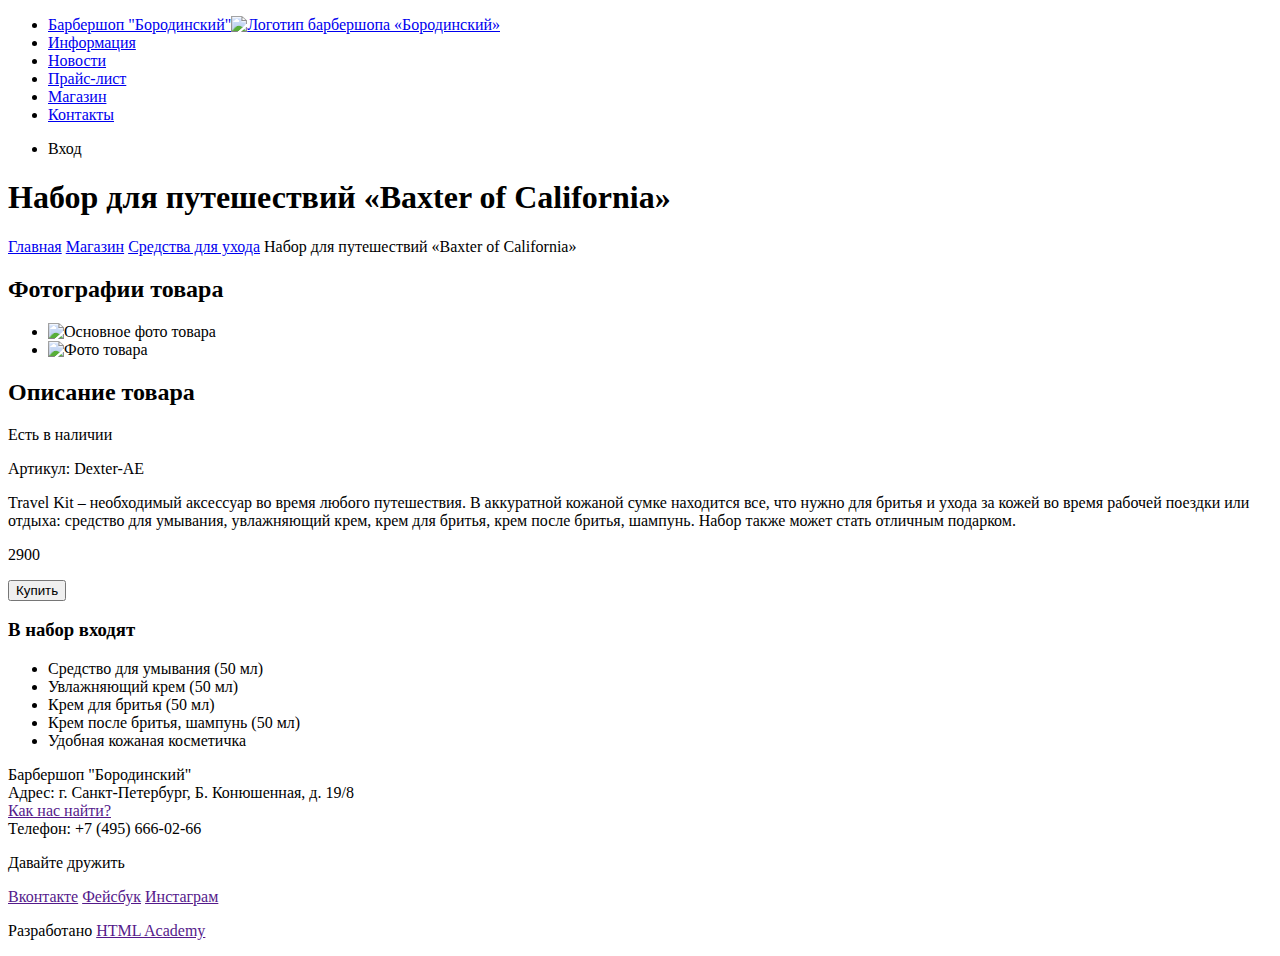
==== catalog-item.html @ 12e67e36 "Разметил главную, каталог и карточку товара." ====
<!DOCTYPE html>
<html lang="ru">
  <head>
    <meta charset="utf-8">
    <title>Набор для путешествий «Baxter of California» — Бородинский</title>
    <link rel="stylesheet" href="css/style.css">
  </head>
  <body>
    <header class="main-header">
			<ul class="main-navigation">
				<li><a class="main-header-logo" href="index.html">Барбершоп "Бородинский"<img width="130" height="30" src="http://placehold.it/130x30" alt="Логотип барбершопа «Бородинский»"></a></li>
				<li><a href="info.html">Информация</a></li>
				<li><a href="news.html">Новости</a></li>
				<li><a href="price.html">Прайс-лист</a></li>
				<li><a class="main-navigation-current" href="catalog.html">Магазин</a></li>
				<li><a href="contacts.html">Контакты</a></li>
			</ul>
			<ul class="account-navigation">
				<li>Вход</li>
			</ul>
		</header>
		<main>
				<h1 class="page-title">Набор для путешествий «Baxter of California»</h1>
				<nav class="breadcrumbs">
					<a href="index.html">Главная</a>
					<a href="catalog.html">Магазин</a>
					<a href="catalog-skincare">Средства для ухода</a>
					<a class="breadcrumbs-current">Набор для путешествий «Baxter of California»</a>
				</nav>
				<section class="item-pictures">
					<h2>Фотографии товара</h2>
						<ul>
							<li><img class="item-picture-large" width="450" height="450" src="http://placehold.it/450x450" alt="Основное фото товара"></li>
							<li><img class="item-picture-small" width="150" height="150" src="http://placehold.it/150x150" alt="Фото товара"></li>
						</ul>
						</section>
				<section class="item-description">
					<h2>Описание товара</h2>
					<p class="item-availability">Есть в наличии</p>
					<p class="item-partnumber">Артикул: Dexter-AE</p>
					<p class="item-description-text">
							Travel Kit – необходимый аксессуар во время любого путешествия. В аккуратной кожаной сумке находится все, что нужно для бритья и ухода за кожей во время рабочей поездки или отдыха: средство для умывания, увлажняющий крем, крем для бритья, крем после бритья, шампунь. Набор также может стать отличным подарком.
					</p>
					<p class="item-price">2900</p>
					<button class="button">Купить</button>
					<h3>В набор входят</h3>
					<ul>
						<li>Средство для умывания (50 мл)</li>
						<li>Увлажняющий крем (50 мл)</li>
						<li>Крем для бритья (50 мл)</li>
						<li>Крем после бритья, шампунь (50 мл)</li>
						<li>Удобная кожаная косметичка</li>
					</ul>
				</section>
			</main>
			<footer>
					<p>
						Барбершоп "Бородинский"<br>
						Адрес: г. Санкт-Петербург, Б. Конюшенная, д. 19/8<br>
						<a href="">Как нас найти?</a><br>
						Телефон: +7 (495) 666-02-66
					</p>
					<div>
						<p>Давайте дружить</p>
						<a href="" class="button vk-button">Вконтакте</a>
						<a href="" class="button fb-button">Фейсбук</a>
						<a href="" class="button instagram-button">Инстаграм</a>
					</div>
					<p>
						Разработано
						<a href="" class="button">HTML Academy</a>
					</p>
				</footer>
		<script src="js/script.js"></script>
  </body>
</html>
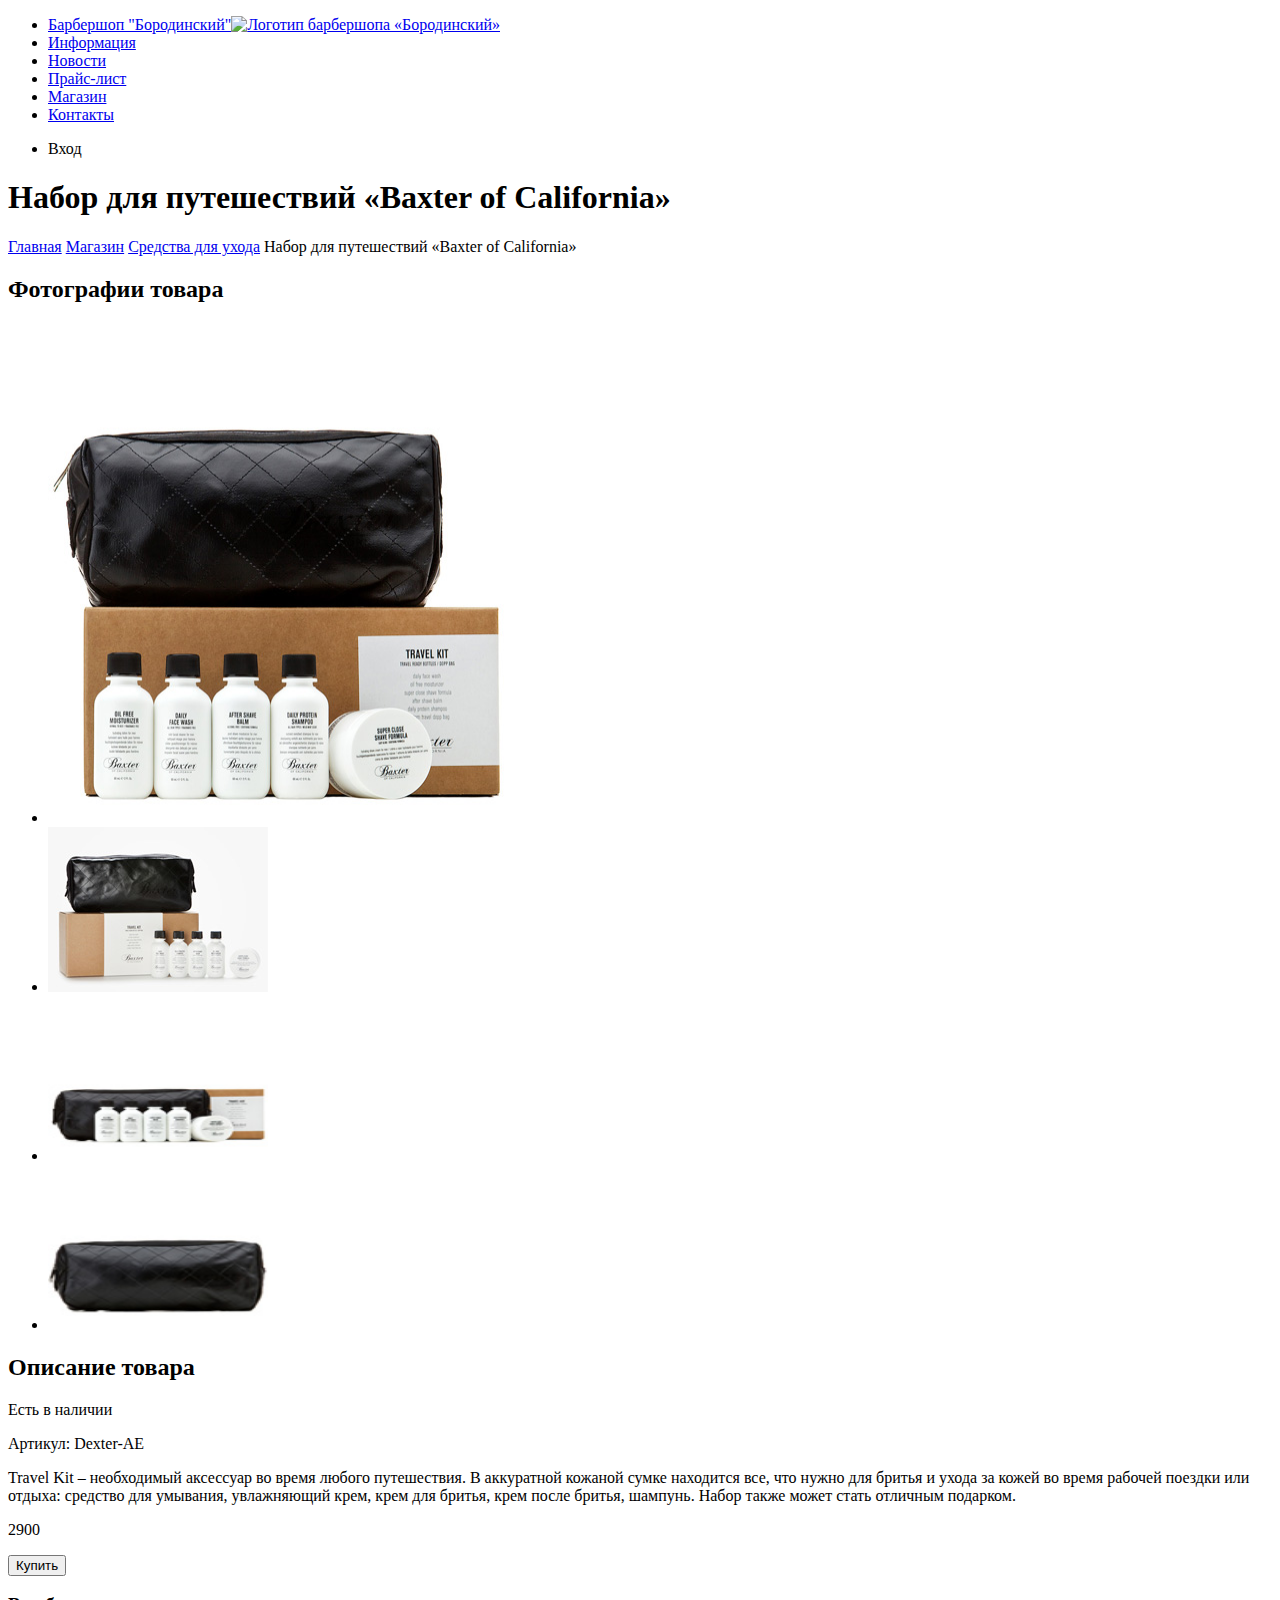
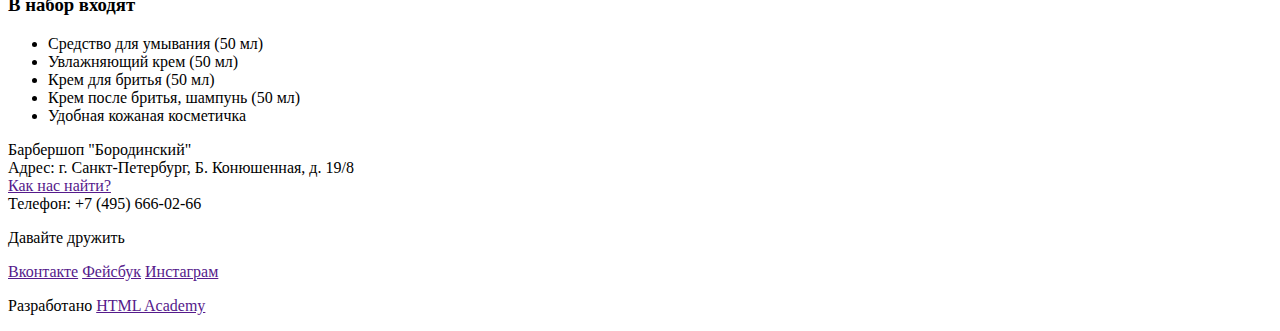
==== commit ae499309: "Добавил картинки и разметил контентные изображения" ====
--- a/catalog-item.html
+++ b/catalog-item.html
@@ -30,8 +30,10 @@
 				<section class="item-pictures">
 					<h2>Фотографии товара</h2>
 						<ul>
-							<li><img class="item-picture-large" width="450" height="450" src="http://placehold.it/450x450" alt="Основное фото товара"></li>
-							<li><img class="item-picture-small" width="150" height="150" src="http://placehold.it/150x150" alt="Фото товара"></li>
+							<li><img class="item-picture-large" width="460" height="500" src="img/item-pic-1.jpg" alt="Основное фото товара"></li>
+							<li><img class="item-picture-small" width="220" height="165" src="img/item-pic-2.jpg" alt="Фото товара"></li>
+							<li><img class="item-picture-small" width="220" height="165" src="img/item-pic-3.jpg" alt="Фото товара"></li>
+							<li><img class="item-picture-small" width="220" height="165" src="img/item-pic-4.jpg" alt="Фото товара"></li>
 						</ul>
 						</section>
 				<section class="item-description">
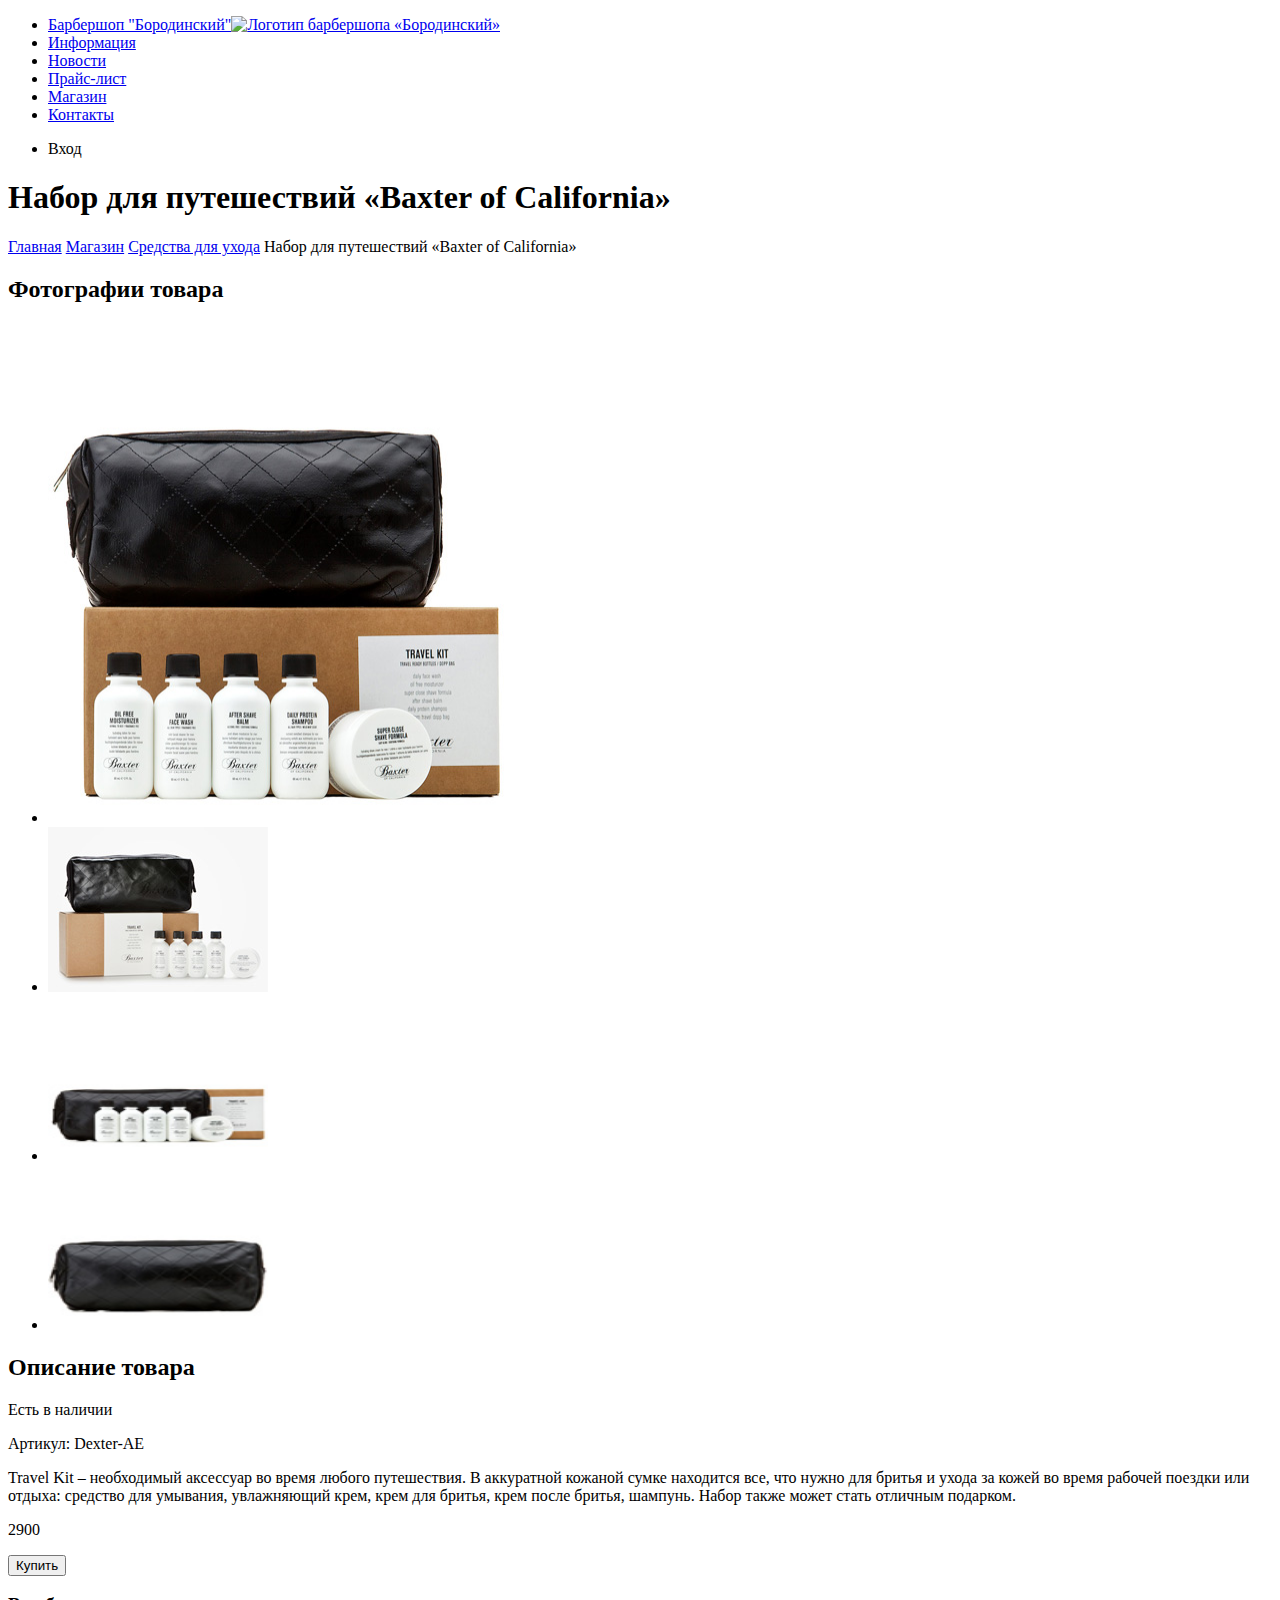
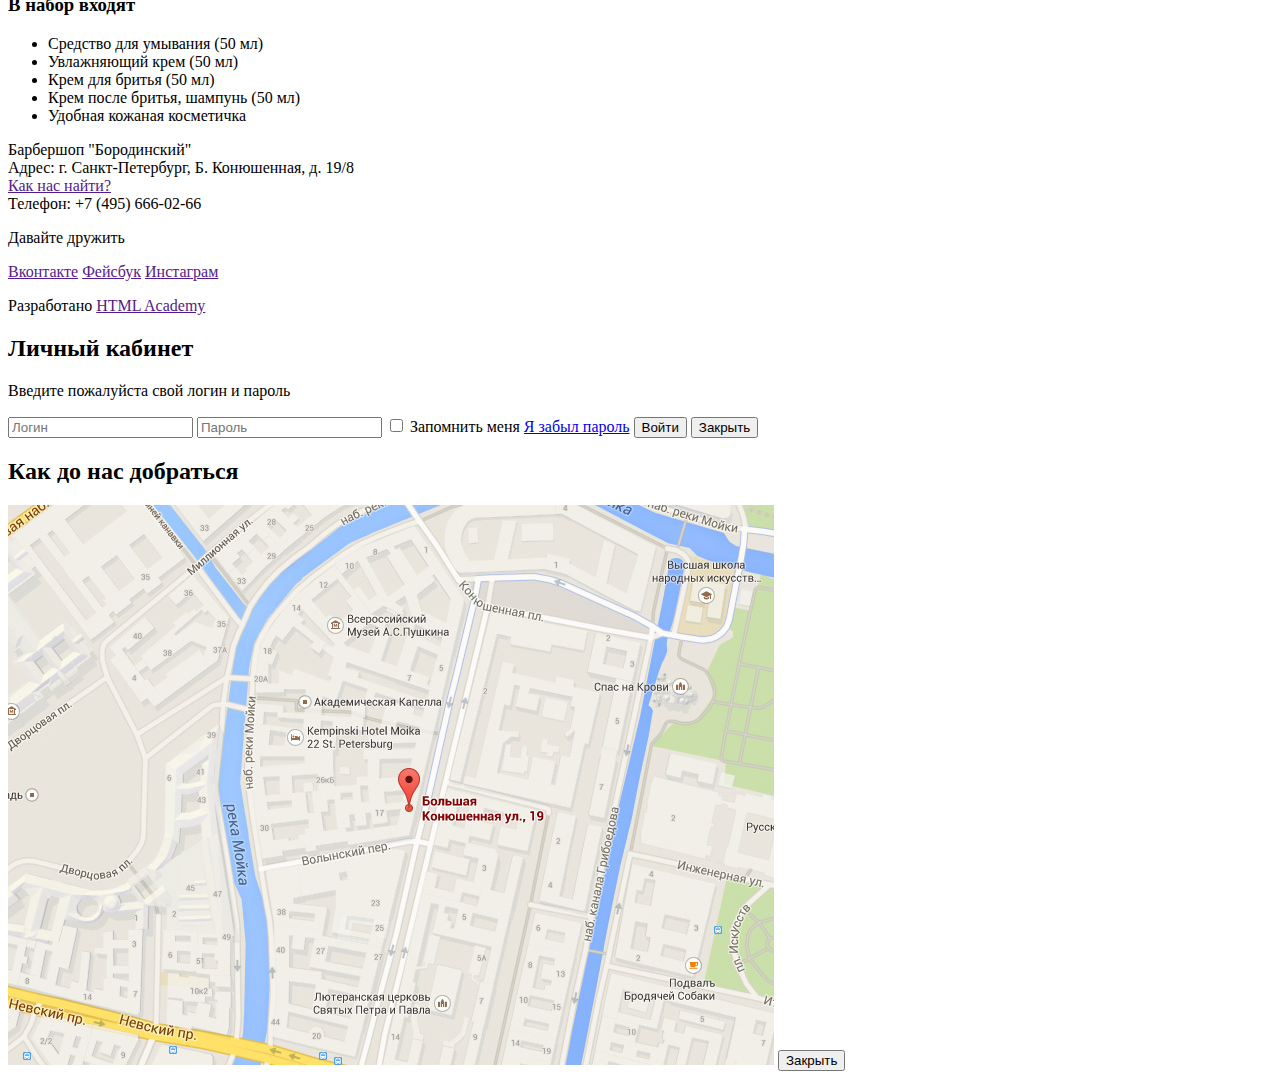
==== commit 0bde6e96: "Добавил модалки на страницу товара" ====
--- a/catalog-item.html
+++ b/catalog-item.html
@@ -20,59 +20,78 @@
 			</ul>
 		</header>
 		<main>
-				<h1 class="page-title">Набор для путешествий «Baxter of California»</h1>
-				<nav class="breadcrumbs">
-					<a href="index.html">Главная</a>
-					<a href="catalog.html">Магазин</a>
-					<a href="catalog-skincare">Средства для ухода</a>
-					<a class="breadcrumbs-current">Набор для путешествий «Baxter of California»</a>
-				</nav>
-				<section class="item-pictures">
-					<h2>Фотографии товара</h2>
-						<ul>
-							<li><img class="item-picture-large" width="460" height="500" src="img/item-pic-1.jpg" alt="Основное фото товара"></li>
-							<li><img class="item-picture-small" width="220" height="165" src="img/item-pic-2.jpg" alt="Фото товара"></li>
-							<li><img class="item-picture-small" width="220" height="165" src="img/item-pic-3.jpg" alt="Фото товара"></li>
-							<li><img class="item-picture-small" width="220" height="165" src="img/item-pic-4.jpg" alt="Фото товара"></li>
-						</ul>
-						</section>
-				<section class="item-description">
-					<h2>Описание товара</h2>
-					<p class="item-availability">Есть в наличии</p>
-					<p class="item-partnumber">Артикул: Dexter-AE</p>
-					<p class="item-description-text">
-							Travel Kit – необходимый аксессуар во время любого путешествия. В аккуратной кожаной сумке находится все, что нужно для бритья и ухода за кожей во время рабочей поездки или отдыха: средство для умывания, увлажняющий крем, крем для бритья, крем после бритья, шампунь. Набор также может стать отличным подарком.
-					</p>
-					<p class="item-price">2900</p>
-					<button class="button">Купить</button>
-					<h3>В набор входят</h3>
+			<h1 class="page-title">Набор для путешествий «Baxter of California»</h1>
+			<nav class="breadcrumbs">
+				<a href="index.html">Главная</a>
+				<a href="catalog.html">Магазин</a>
+				<a href="catalog-skincare">Средства для ухода</a>
+				<a class="breadcrumbs-current">Набор для путешествий «Baxter of California»</a>
+			</nav>
+			<section class="item-pictures">
+				<h2>Фотографии товара</h2>
 					<ul>
-						<li>Средство для умывания (50 мл)</li>
-						<li>Увлажняющий крем (50 мл)</li>
-						<li>Крем для бритья (50 мл)</li>
-						<li>Крем после бритья, шампунь (50 мл)</li>
-						<li>Удобная кожаная косметичка</li>
+						<li><img class="item-picture-large" width="460" height="500" src="img/item-pic-1.jpg" alt="Основное фото товара"></li>
+						<li><img class="item-picture-small" width="220" height="165" src="img/item-pic-2.jpg" alt="Фото товара"></li>
+						<li><img class="item-picture-small" width="220" height="165" src="img/item-pic-3.jpg" alt="Фото товара"></li>
+						<li><img class="item-picture-small" width="220" height="165" src="img/item-pic-4.jpg" alt="Фото товара"></li>
 					</ul>
-				</section>
-			</main>
-			<footer>
-					<p>
-						Барбершоп "Бородинский"<br>
-						Адрес: г. Санкт-Петербург, Б. Конюшенная, д. 19/8<br>
-						<a href="">Как нас найти?</a><br>
-						Телефон: +7 (495) 666-02-66
-					</p>
-					<div>
-						<p>Давайте дружить</p>
-						<a href="" class="button vk-button">Вконтакте</a>
-						<a href="" class="button fb-button">Фейсбук</a>
-						<a href="" class="button instagram-button">Инстаграм</a>
-					</div>
-					<p>
-						Разработано
-						<a href="" class="button">HTML Academy</a>
-					</p>
-				</footer>
+					</section>
+			<section class="item-description">
+				<h2>Описание товара</h2>
+				<p class="item-availability">Есть в наличии</p>
+				<p class="item-partnumber">Артикул: Dexter-AE</p>
+				<p class="item-description-text">
+						Travel Kit – необходимый аксессуар во время любого путешествия. В аккуратной кожаной сумке находится все, что нужно для бритья и ухода за кожей во время рабочей поездки или отдыха: средство для умывания, увлажняющий крем, крем для бритья, крем после бритья, шампунь. Набор также может стать отличным подарком.
+				</p>
+				<p class="item-price">2900</p>
+				<button class="button">Купить</button>
+				<h3>В набор входят</h3>
+				<ul>
+					<li>Средство для умывания (50 мл)</li>
+					<li>Увлажняющий крем (50 мл)</li>
+					<li>Крем для бритья (50 мл)</li>
+					<li>Крем после бритья, шампунь (50 мл)</li>
+					<li>Удобная кожаная косметичка</li>
+				</ul>
+			</section>
+		</main>
+		<footer>
+			<p>
+				Барбершоп "Бородинский"<br>
+				Адрес: г. Санкт-Петербург, Б. Конюшенная, д. 19/8<br>
+				<a href="">Как нас найти?</a><br>
+				Телефон: +7 (495) 666-02-66
+			</p>
+			<div>
+				<p>Давайте дружить</p>
+				<a href="" class="button vk-button">Вконтакте</a>
+				<a href="" class="button fb-button">Фейсбук</a>
+				<a href="" class="button instagram-button">Инстаграм</a>
+			</div>
+			<p>
+				Разработано
+				<a href="" class="button">HTML Academy</a>
+			</p>
+			</footer>
+			<section class="modal modal-login visually-hidden">
+				<h2>Личный кабинет</h2>
+				<p>Введите пожалуйста свой логин и пароль</p>
+				<form class="login-form" action="https://echo.htmlacademy.ru" method="POST">
+					<input type="text" class="login" name="login" placeholder="Логин">
+					<input type="password" class="password" name="login" placeholder="Пароль">
+					<input type="checkbox" class="checkbox" name="remember-me" id="remember-me">
+					<label for="remember-me">Запомнить меня</label>
+					<a href="#" class="link">Я забыл пароль</a>
+					<button type="submit" class="button">Войти</button>
+					<button type="button" class="close">Закрыть</button>
+				</form>
+			</section>
+			<section class="modal modal-map visually-hidden">
+				<h2 class="visually-hidden">Как до нас добраться</h2>
+				<img src="img/map.jpg" width="766" height="560" alt="Адрес: г. Санкт-Петербург, Б. Конюшенная, д. 19/8">
+				<button type="button" class="close">Закрыть</button>
+				</form>
+			</section>
 		<script src="js/script.js"></script>
   </body>
 </html>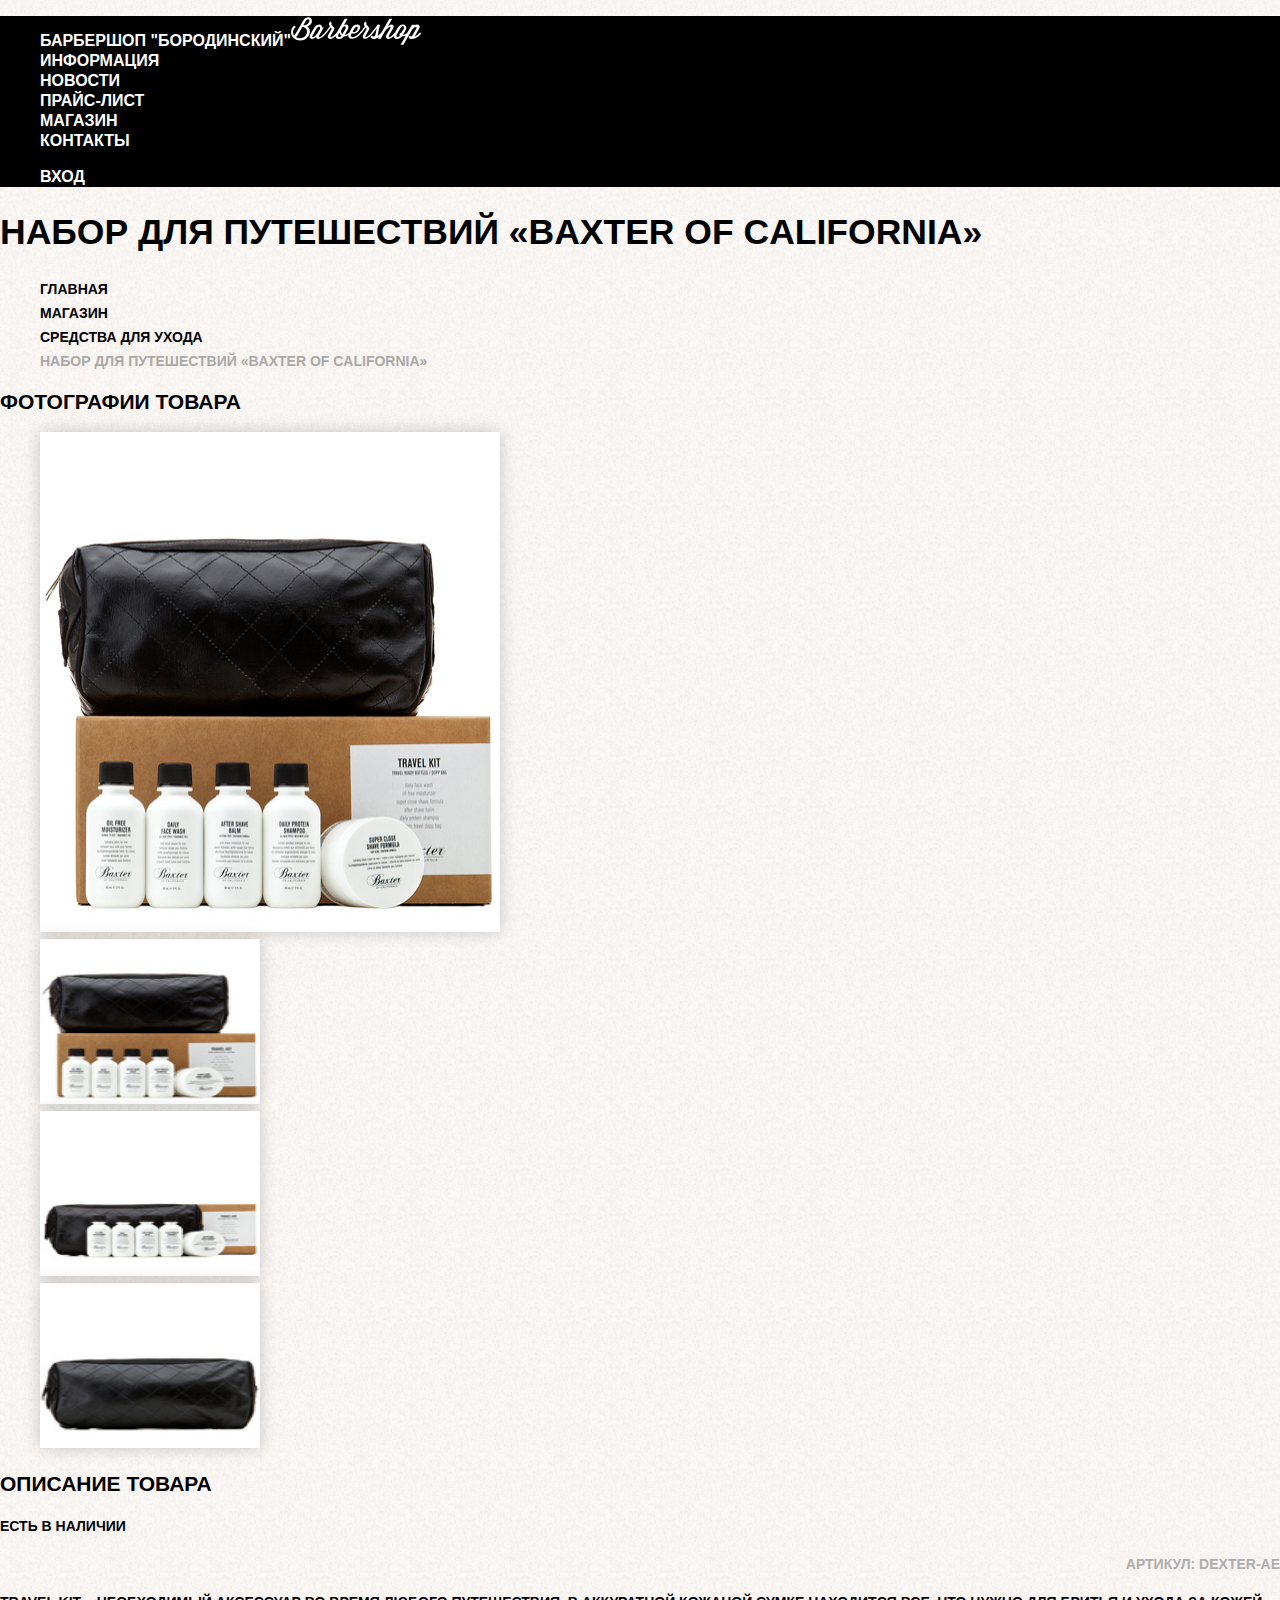
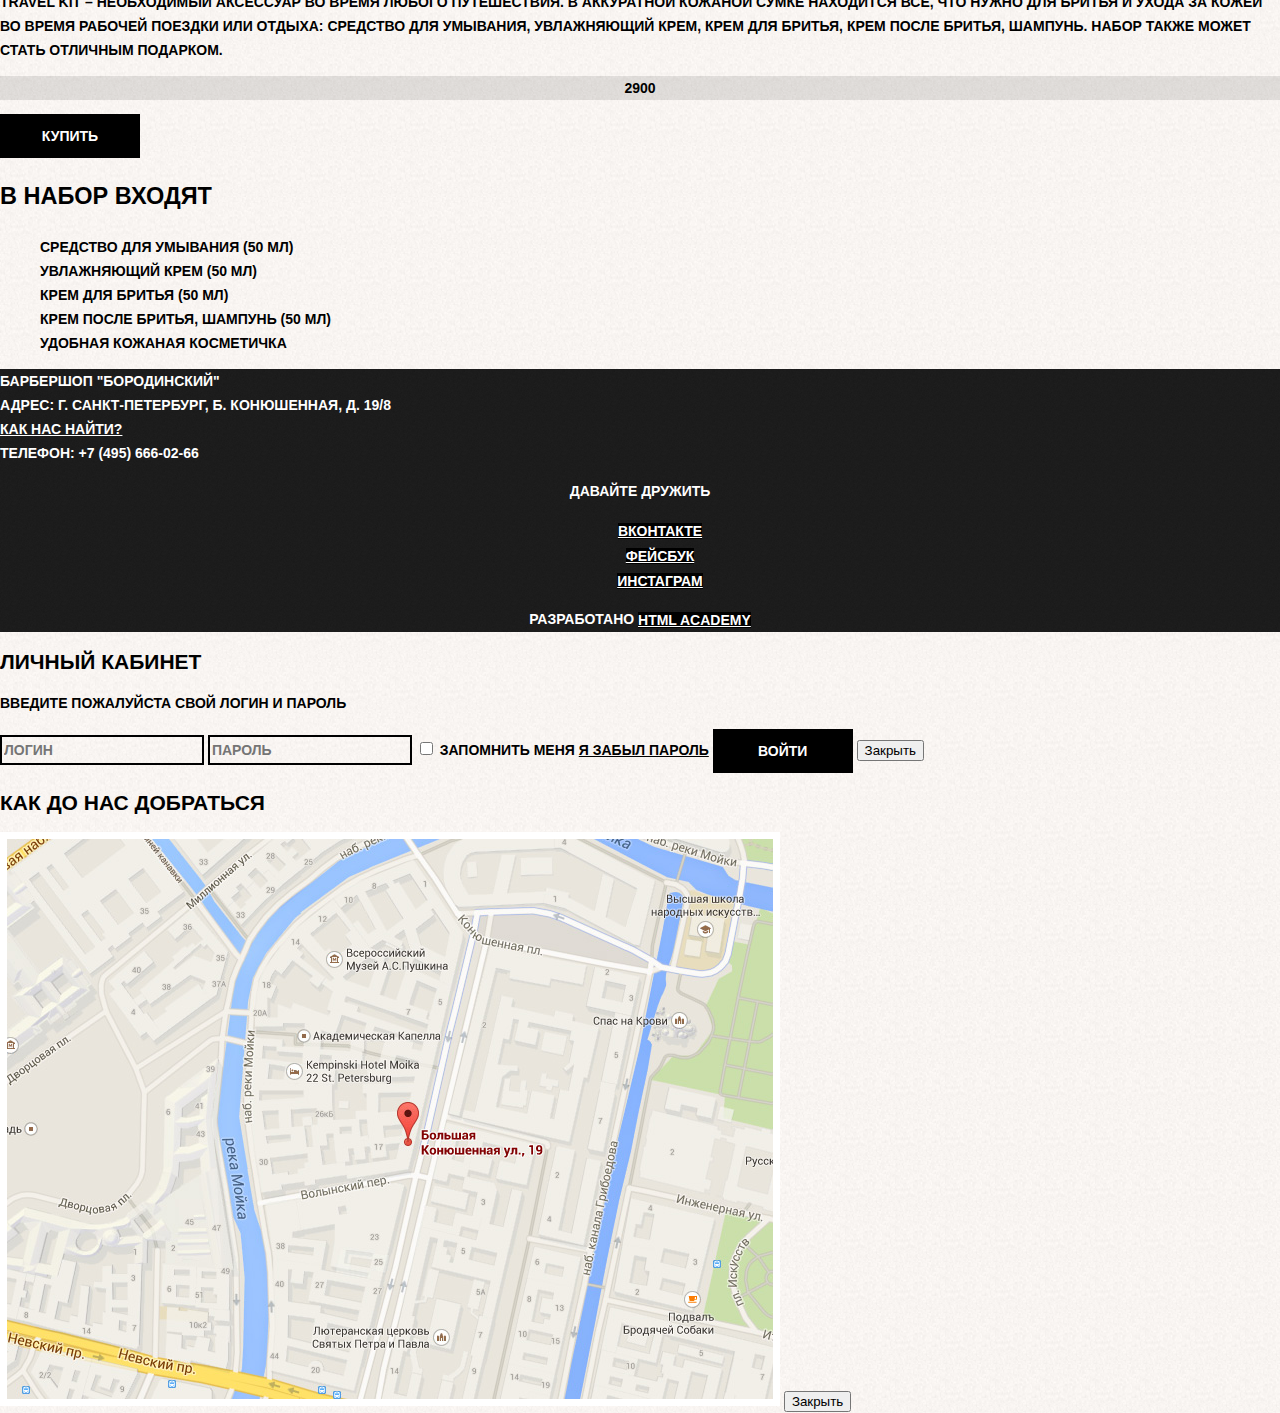
==== commit d9c38919: "Закончил базовую стилизацию страницы товара" ====
--- a/catalog-item.html
+++ b/catalog-item.html
@@ -5,30 +5,32 @@
     <title>Набор для путешествий «Baxter of California» — Бородинский</title>
     <link rel="stylesheet" href="css/style.css">
   </head>
-  <body>
-    <header class="main-header">
-			<ul class="main-navigation">
-				<li><a class="main-header-logo" href="index.html">Барбершоп "Бородинский"<img width="130" height="30" src="http://placehold.it/130x30" alt="Логотип барбершопа «Бородинский»"></a></li>
-				<li><a href="info.html">Информация</a></li>
-				<li><a href="news.html">Новости</a></li>
-				<li><a href="price.html">Прайс-лист</a></li>
-				<li><a class="main-navigation-current" href="catalog.html">Магазин</a></li>
-				<li><a href="contacts.html">Контакты</a></li>
-			</ul>
-			<ul class="account-navigation">
-				<li>Вход</li>
-			</ul>
+  <body class="inner-page">
+		<header class="main-header">
+			<nav class="main-navigation">
+				<ul class="site-navigation">
+					<li><a class="main-header-logo" href="index.html">Барбершоп "Бородинский"<img width="130" height="30" src="img/logo.svg" alt="Логотип барбершопа «Бородинский»"></a></li>
+					<li><a href="info.html">Информация</a></li>
+					<li><a href="news.html">Новости</a></li>
+					<li><a href="price.html">Прайс-лист</a></li>
+					<li><a class="main-navigation-current" href="catalog.html">Магазин</a></li>
+					<li><a href="contacts.html">Контакты</a></li>
+				</ul>
+				<ul class="account-navigation">
+					<li class="login-link"><a href="login.html">Вход</a></li>
+				</ul>
+			</nav>
 		</header>
 		<main>
 			<h1 class="page-title">Набор для путешествий «Baxter of California»</h1>
-			<nav class="breadcrumbs">
-				<a href="index.html">Главная</a>
-				<a href="catalog.html">Магазин</a>
-				<a href="catalog-skincare">Средства для ухода</a>
-				<a class="breadcrumbs-current">Набор для путешествий «Baxter of California»</a>
-			</nav>
+			<ul class="breadcrumbs">
+				<li><a href="index.html">Главная</a></li>
+				<li><a href="catalog.html">Магазин</a></li>
+				<li><a href="catalog-skincare">Средства для ухода</a></li>
+				<li><a class="breadcrumbs-current">Набор для путешествий «Baxter of California»</a></li>
+			</ul>
 			<section class="item-pictures">
-				<h2>Фотографии товара</h2>
+				<h2 class="visually-hidden">Фотографии товара</h2>
 					<ul>
 						<li><img class="item-picture-large" width="460" height="500" src="img/item-pic-1.jpg" alt="Основное фото товара"></li>
 						<li><img class="item-picture-small" width="220" height="165" src="img/item-pic-2.jpg" alt="Фото товара"></li>
@@ -37,7 +39,7 @@
 					</ul>
 					</section>
 			<section class="item-description">
-				<h2>Описание товара</h2>
+				<h2 class="visually-hidden">Описание товара</h2>
 				<p class="item-availability">Есть в наличии</p>
 				<p class="item-partnumber">Артикул: Dexter-AE</p>
 				<p class="item-description-text">
@@ -46,7 +48,7 @@
 				<p class="item-price">2900</p>
 				<button class="button">Купить</button>
 				<h3>В набор входят</h3>
-				<ul>
+				<ul class="item-content">
 					<li>Средство для умывания (50 мл)</li>
 					<li>Увлажняющий крем (50 мл)</li>
 					<li>Крем для бритья (50 мл)</li>
@@ -55,43 +57,46 @@
 				</ul>
 			</section>
 		</main>
-		<footer>
-			<p>
-				Барбершоп "Бородинский"<br>
-				Адрес: г. Санкт-Петербург, Б. Конюшенная, д. 19/8<br>
-				<a href="">Как нас найти?</a><br>
-				Телефон: +7 (495) 666-02-66
-			</p>
-			<div>
-				<p>Давайте дружить</p>
-				<a href="" class="button vk-button">Вконтакте</a>
-				<a href="" class="button fb-button">Фейсбук</a>
-				<a href="" class="button instagram-button">Инстаграм</a>
-			</div>
-			<p>
-				Разработано
-				<a href="" class="button">HTML Academy</a>
-			</p>
-			</footer>
-			<section class="modal modal-login visually-hidden">
-				<h2>Личный кабинет</h2>
-				<p>Введите пожалуйста свой логин и пароль</p>
-				<form class="login-form" action="https://echo.htmlacademy.ru" method="POST">
-					<input type="text" class="login" name="login" placeholder="Логин">
-					<input type="password" class="password" name="login" placeholder="Пароль">
-					<input type="checkbox" class="checkbox" name="remember-me" id="remember-me">
-					<label for="remember-me">Запомнить меня</label>
-					<a href="#" class="link">Я забыл пароль</a>
-					<button type="submit" class="button">Войти</button>
-					<button type="button" class="close">Закрыть</button>
-				</form>
-			</section>
-			<section class="modal modal-map visually-hidden">
-				<h2 class="visually-hidden">Как до нас добраться</h2>
-				<img src="img/map.jpg" width="766" height="560" alt="Адрес: г. Санкт-Петербург, Б. Конюшенная, д. 19/8">
-				<button type="button" class="close">Закрыть</button>
-				</form>
-			</section>
-		<script src="js/script.js"></script>
+    <footer class="main-footer">
+      <p class="footer-contacts ">
+        Барбершоп "Бородинский"<br>
+        Адрес: г. Санкт-Петербург, Б. Конюшенная, д. 19/8<br>
+        <a href="">Как нас найти?</a><br>
+        Телефон: +7 (495) 666-02-66
+      </p>
+      <div class="footer-social">
+        <b>Давайте дружить</b>
+        <ul>
+          <li><a href="" class="button vk-button">Вконтакте</a></li>
+          <li><a href="" class="button fb-button">Фейсбук</a></li>
+          <li><a href="" class="button instagram-button">Инстаграм</a></li>
+        </ul>
+      </div>
+      <p class="footer-copyright">
+        <b>
+          Разработано
+          <a href="" class="button">HTML Academy</a>
+        </b>
+      </p>
+    </footer>
+    <section class="modal modal-login visually-hidden">
+      <h2>Личный кабинет</h2>
+      <p>Введите пожалуйста свой логин и пароль</p>
+      <form class="login-form" action="https://echo.htmlacademy.ru" method="POST">
+        <input type="text" class="login" name="login" placeholder="Логин">
+        <input type="password" class="password" name="login" placeholder="Пароль">
+        <input type="checkbox" class="checkbox" name="remember-me" id="remember-me">
+        <label for="remember-me">Запомнить меня</label>
+        <a href="#" class="link">Я забыл пароль</a>
+        <button type="submit" class="button">Войти</button>
+        <button type="button" class="close">Закрыть</button>
+      </form>
+    </section>
+    <section class="modal modal-map visually-hidden">
+      <h2 class="visually-hidden">Как до нас добраться</h2>
+      <img src="img/map.jpg" width="766" height="560" alt="Адрес: г. Санкт-Петербург, Б. Конюшенная, д. 19/8">
+      <button type="button" class="close">Закрыть</button>
+    </section>
+    <script src="js/script.js"></script>
   </body>
 </html>--- a/css/style.css
+++ b/css/style.css
@@ -0,0 +1,263 @@
+body {
+  margin: 0;
+
+  font-family: 'PT Sans Narrow', sans-serif;
+  font-size: 14px;
+  line-height: 24px;
+  font-weight: bold;
+  color: #ffffff;
+  text-transform: uppercase;
+  
+  background-color: #000000;
+  background-image: url("../img/bg.jpg");
+  background-position: top center;
+  background-repeat: no-repeat;
+}
+
+a {
+  text-decoration: none;
+  color: inherit;
+}
+
+.main-navigation {
+  font-size: 16px;
+  line-height: 20px;
+  
+  background-color: #000000;
+}
+
+.site-navigation a,
+.account-navigation a {
+  color: #ffffff;
+}
+
+.site-navigation,
+.account-navigation {
+  list-style: none;
+}
+
+.site-navigation a:hover,
+.site-navigation a:focus,
+.account-navigation a:hover,
+.account-navigation a:focus {
+  background-color: #242424; 
+}
+
+.features-list {
+  text-align: center;
+  list-style: none;
+}
+
+.features-item h3,
+.modal h3 {
+  font-size: 30px;
+  line-height: 42px;
+}
+
+.index-column {
+  color: #000000;
+  
+  background-color: #f9f6f3;
+  background-image: url("../img/white-texture.jpg");
+  background-size: 50px;
+}
+
+.news-list {
+  list-style: none;
+}
+
+.news-list time {
+  text-transform: none;
+}
+
+.gallery-item {
+  border: 7px solid #ffffff;
+  background-color: #cc00cc;
+}
+
+.button {
+  font: inherit;
+
+  text-align: center;
+  vertical-align: middle;
+  color: #ffffff;
+  text-transform: uppercase;
+  
+  width: 140px;
+  height: 44px;
+  background-color: #000000;
+  border: none;
+}
+
+.button:hover,
+.button:focus,
+.button:active {
+  background-color: #663d15;
+}
+
+.appointment-form input,
+.modal input {
+  font: inherit;
+  text-transform: uppercase;
+
+  border: 2px solid #000000;
+  background-color: transparent;
+}
+
+.appointment-form input:focus {
+  border-color: #663d15;
+}
+
+.main-footer {
+  color: #ffffff;
+
+  background-color  : #222222;
+  background-image: url("../img/bg-footer.png");
+  background-size: 50px;
+}
+
+.main-footer a,
+.modal a {
+  text-decoration: underline;
+}
+
+.main-footer a:hover,
+.main-footer a:focus {
+  text-decoration: none;
+}
+
+.footer-social,
+.footer-copyright {
+  text-align: center;
+}
+
+.footer-social ul {
+  list-style: none;
+}
+
+.main-footer .button:hover,
+.current-page {
+  color: #000000;
+
+  background-color: #ffffff;
+}
+
+.modal {
+  color: #000000;
+  
+  background-color: #f9f6f3;
+  background-image: url("../img/white-texture.jpg");
+  background-size: 50px;
+
+  /* box-shadow: 0px 30px 50px 0 rgba(0, 1, 1, 0.75); */
+}
+
+.modal-map img {
+  border: 7px solid #ffffff;
+}
+
+.login-checkbox:hover,
+.login-checkbox:focus,
+.login-checkbox:active {
+  color: #663d15;
+}
+
+.forgot-password-link:hover {
+  text-decoration: none;
+}
+
+/* Каталог товаров */
+
+.inner-page {
+  background-color: #f9f6f3;
+  background-image: url("../img/white-texture.jpg");
+  background-repeat: repeat;
+  background-size: 50px;
+  color: #000000;
+}
+
+.page-title {
+  font-size: 35.5px;
+  line-height: 42.5px;
+}
+
+.breadcrumbs {
+  list-style: none;
+}
+
+.breadcrumbs-current {
+  color: #aba9a7;
+}
+
+.filters h2,
+.item-description h3 {
+  font-size: 23.5px;
+  line-height: 30.5px;
+}
+
+.filters fieldset {
+  border: none;
+}
+
+.filters ul {
+  list-style: none;
+  line-height: 18px;
+}
+
+.filters li:hover,
+.filters li:focus,
+.filters li:active {
+  color: #663d15;
+}
+
+.item-price {
+  background-color: rgba(0, 0, 0, 0.1);
+  text-align: center;
+}
+
+.catalog-list {
+  list-style: none;
+}
+
+.catalog-item,
+.item-picture-small,
+.item-picture-large {
+  background-color: #ffffff;
+  box-shadow: 0 0 15px 0 rgba(0,1,1,0.2);
+}
+
+.catalog-item:hover {
+  box-shadow: 0 0 15px 0 rgba(0,1,1,0.3);
+}
+
+.item-name {
+  text-transform: none;
+  line-height: 18px;
+}
+
+.catalog-paging {
+  list-style: none;
+  color: red;
+}
+
+.current-page:hover,
+.current-page:focus,
+.current-page:active {
+  background-color: #ffffff;
+}
+
+
+/* Карточка товара */
+
+.item-pictures ul {
+  list-style: none;
+}
+
+.item-partnumber {
+  color: #aeaeae;
+  text-align: right;
+}
+
+.item-content {
+  list-style-type: none;
+}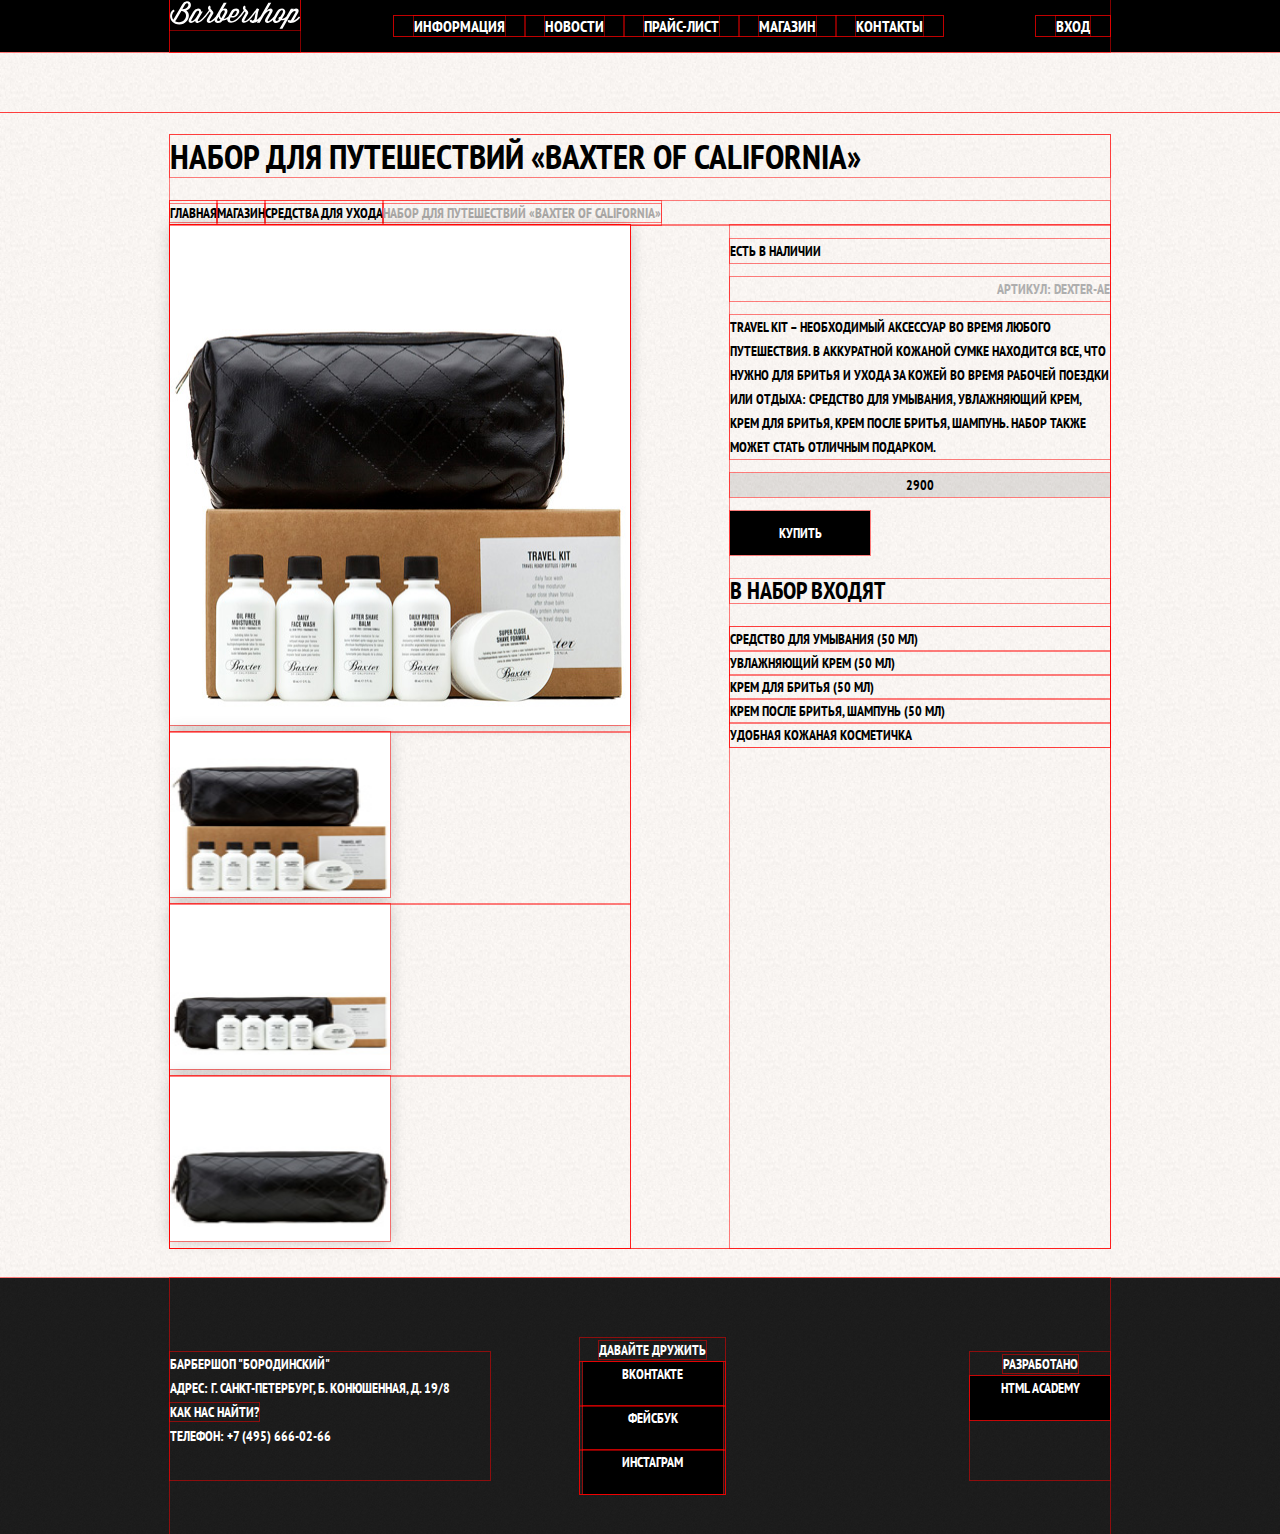
==== commit c7fea4a4: "Разметил сетку карточки товара" ====
--- a/catalog-item.html
+++ b/catalog-item.html
@@ -3,25 +3,31 @@
   <head>
     <meta charset="utf-8">
     <title>Набор для путешествий «Baxter of California» — Бородинский</title>
+    <link rel="stylesheet" href="https://necolas.github.io/normalize.css/8.0.1/normalize.css">
     <link rel="stylesheet" href="css/style.css">
+    <link rel="stylesheet" href="https://fonts.googleapis.com/css?family=PT+Sans+Narrow:400,700&amp;subset=cyrillic">
   </head>
   <body class="inner-page">
-		<header class="main-header">
+		<header>
 			<nav class="main-navigation">
-				<ul class="site-navigation">
-					<li><a class="main-header-logo" href="index.html">Барбершоп "Бородинский"<img width="130" height="30" src="img/logo.svg" alt="Логотип барбершопа «Бородинский»"></a></li>
-					<li><a href="info.html">Информация</a></li>
-					<li><a href="news.html">Новости</a></li>
-					<li><a href="price.html">Прайс-лист</a></li>
-					<li><a class="main-navigation-current" href="catalog.html">Магазин</a></li>
-					<li><a href="contacts.html">Контакты</a></li>
-				</ul>
-				<ul class="account-navigation">
-					<li class="login-link"><a href="login.html">Вход</a></li>
-				</ul>
+				<div class="main-navigation-wrapper">
+					<div class="container">
+						<a href="index.html"><img class="main-header-logo" width="130" height="30" src="img/logo.svg" alt="Логотип барбершопа «Бородинский»"></a>
+						<ul class="site-navigation">
+							<li><a href="info.html">Информация</a></li>
+							<li><a href="news.html">Новости</a></li>
+							<li><a href="price.html">Прайс-лист</a></li>
+							<li><a class="main-navigation-current" href="catalog.html">Магазин</a></li>
+							<li><a href="contacts.html">Контакты</a></li>
+						</ul>
+						<ul class="user-navigation">
+							<li class="login-link"><a href="login.html">Вход</a></li>
+						</ul>
+					</div>
+				</div>
 			</nav>
 		</header>
-		<main>
+		<main class="container">
 			<h1 class="page-title">Набор для путешествий «Baxter of California»</h1>
 			<ul class="breadcrumbs">
 				<li><a href="index.html">Главная</a></li>
@@ -29,55 +35,59 @@
 				<li><a href="catalog-skincare">Средства для ухода</a></li>
 				<li><a class="breadcrumbs-current">Набор для путешествий «Baxter of California»</a></li>
 			</ul>
-			<section class="item-pictures">
-				<h2 class="visually-hidden">Фотографии товара</h2>
-					<ul>
-						<li><img class="item-picture-large" width="460" height="500" src="img/item-pic-1.jpg" alt="Основное фото товара"></li>
-						<li><img class="item-picture-small" width="220" height="165" src="img/item-pic-2.jpg" alt="Фото товара"></li>
-						<li><img class="item-picture-small" width="220" height="165" src="img/item-pic-3.jpg" alt="Фото товара"></li>
-						<li><img class="item-picture-small" width="220" height="165" src="img/item-pic-4.jpg" alt="Фото товара"></li>
+			<div class="catalog-columns">
+				<section class="item-pictures">
+					<h2 class="visually-hidden">Фотографии товара</h2>
+						<ul>
+							<li><img class="item-picture-large" width="460" height="500" src="img/item-pic-1.jpg" alt="Основное фото товара"></li>
+							<li><img class="item-picture-small" width="220" height="165" src="img/item-pic-2.jpg" alt="Фото товара"></li>
+							<li><img class="item-picture-small" width="220" height="165" src="img/item-pic-3.jpg" alt="Фото товара"></li>
+							<li><img class="item-picture-small" width="220" height="165" src="img/item-pic-4.jpg" alt="Фото товара"></li>
+						</ul>
+						</section>
+				<section class="item-description">
+					<h2 class="visually-hidden">Описание товара</h2>
+					<p class="item-availability">Есть в наличии</p>
+					<p class="item-partnumber">Артикул: Dexter-AE</p>
+					<p class="item-description-text">
+							Travel Kit – необходимый аксессуар во время любого путешествия. В аккуратной кожаной сумке находится все, что нужно для бритья и ухода за кожей во время рабочей поездки или отдыха: средство для умывания, увлажняющий крем, крем для бритья, крем после бритья, шампунь. Набор также может стать отличным подарком.
+					</p>
+					<p class="item-price">2900</p>
+					<button class="button">Купить</button>
+					<h3>В набор входят</h3>
+					<ul class="item-content">
+						<li>Средство для умывания (50 мл)</li>
+						<li>Увлажняющий крем (50 мл)</li>
+						<li>Крем для бритья (50 мл)</li>
+						<li>Крем после бритья, шампунь (50 мл)</li>
+						<li>Удобная кожаная косметичка</li>
 					</ul>
-					</section>
-			<section class="item-description">
-				<h2 class="visually-hidden">Описание товара</h2>
-				<p class="item-availability">Есть в наличии</p>
-				<p class="item-partnumber">Артикул: Dexter-AE</p>
-				<p class="item-description-text">
-						Travel Kit – необходимый аксессуар во время любого путешествия. В аккуратной кожаной сумке находится все, что нужно для бритья и ухода за кожей во время рабочей поездки или отдыха: средство для умывания, увлажняющий крем, крем для бритья, крем после бритья, шампунь. Набор также может стать отличным подарком.
-				</p>
-				<p class="item-price">2900</p>
-				<button class="button">Купить</button>
-				<h3>В набор входят</h3>
-				<ul class="item-content">
-					<li>Средство для умывания (50 мл)</li>
-					<li>Увлажняющий крем (50 мл)</li>
-					<li>Крем для бритья (50 мл)</li>
-					<li>Крем после бритья, шампунь (50 мл)</li>
-					<li>Удобная кожаная косметичка</li>
-				</ul>
-			</section>
+				</section>
+			</div>
 		</main>
     <footer class="main-footer">
-      <p class="footer-contacts ">
-        Барбершоп "Бородинский"<br>
-        Адрес: г. Санкт-Петербург, Б. Конюшенная, д. 19/8<br>
-        <a href="">Как нас найти?</a><br>
-        Телефон: +7 (495) 666-02-66
-      </p>
-      <div class="footer-social">
-        <b>Давайте дружить</b>
-        <ul>
-          <li><a href="" class="button vk-button">Вконтакте</a></li>
-          <li><a href="" class="button fb-button">Фейсбук</a></li>
-          <li><a href="" class="button instagram-button">Инстаграм</a></li>
-        </ul>
-      </div>
-      <p class="footer-copyright">
-        <b>
-          Разработано
-          <a href="" class="button">HTML Academy</a>
-        </b>
-      </p>
+			<dic class="container">
+				<p class="footer-contacts ">
+					Барбершоп "Бородинский"<br>
+					Адрес: г. Санкт-Петербург, Б. Конюшенная, д. 19/8<br>
+					<a href="">Как нас найти?</a><br>
+					Телефон: +7 (495) 666-02-66
+				</p>
+				<div class="footer-social">
+					<b>Давайте дружить</b>
+					<ul>
+						<li><a href="" class="button vk-button">Вконтакте</a></li>
+						<li><a href="" class="button fb-button">Фейсбук</a></li>
+						<li><a href="" class="button instagram-button">Инстаграм</a></li>
+					</ul>
+				</div>
+				<p class="footer-copyright">
+					<b>
+						Разработано
+						<a href="" class="button">HTML Academy</a>
+					</b>
+				</p>
+			</dic>
     </footer>
     <section class="modal modal-login visually-hidden">
       <h2>Личный кабинет</h2>
--- a/css/style.css
+++ b/css/style.css
@@ -19,33 +19,96 @@
   color: inherit;
 }
 
+.visually-hidden {
+  position: absolute; 
+  overflow: hidden; 
+  clip: rect(0 0 0 0); 
+  height: 1px; width: 1px; 
+  margin: -1px; padding: 0; border: 0; 
+}
+
+*, *:before, *::after {
+  outline: 1px solid rgba(255,0,0,0.5);
+}
+
 .main-navigation {
   font-size: 16px;
   line-height: 20px;
-  
+  display: flex;
+  flex-direction: column;
+  align-items: center;
+}
+
+.main-navigation-wrapper {
+  display: flex;
+  width: 100%;
   background-color: #000000;
+  margin-bottom: 60px;
+}
+
+.main-navigation-wrapper .container {
+  display: flex;
+  justify-content: space-between;
+}
+
+.main-logo {
+  order: 2;
+  margin-bottom: 80px;
+}
+
+.site-navigation {
+  /* width: 620px; */
+}
+
+.user-navigation {
+  /* width: 140px; */
+}
+
+
+.container {
+  width: 940px;
+  margin: 0 auto;
 }
 
 .site-navigation a,
-.account-navigation a {
+.user-navigation a {
   color: #ffffff;
+  margin: 20px;;
 }
 
 .site-navigation,
-.account-navigation {
-  list-style: none;
+.user-navigation {
+  list-style: none;
+  display: flex;
+  padding: 0px;
 }
 
 .site-navigation a:hover,
 .site-navigation a:focus,
-.account-navigation a:hover,
-.account-navigation a:focus {
+.user-navigation a:hover,
+.user-navigation a:focus {
   background-color: #242424; 
 }
 
+.content {
+  display: flex;
+  flex-direction: column;
+}
+
 .features-list {
+  margin: 0;
+  padding: 0; 
+  display: flex;
+
   text-align: center;
   list-style: none;
+
+  margin-bottom: 80px;
+}
+
+.features-item {
+  width: 300px;
+  padding: 0 20px;
 }
 
 .features-item h3,
@@ -60,9 +123,21 @@
   background-color: #f9f6f3;
   background-image: url("../img/white-texture.jpg");
   background-size: 50px;
+
+  display: flex;
+  justify-content: space-between;
+  padding: 50px 80px;
+  margin-bottom: 35px;
+}
+
+.news,
+.contacts {
+  width: 350px;
 }
 
 .news-list {
+  margin: 0;
+  padding: 0;
   list-style: none;
 }
 
@@ -70,10 +145,16 @@
   text-transform: none;
 }
 
+.gallery,
+.appointment {
+  width: 300px;
+}
+
 .gallery-item {
   border: 7px solid #ffffff;
-  background-color: #cc00cc;
-}
+  background-color: #dddddd;
+}
+
 
 .button {
   font: inherit;
@@ -83,6 +164,8 @@
   color: #ffffff;
   text-transform: uppercase;
   
+  display: inline-block;
+
   width: 140px;
   height: 44px;
   background-color: #000000;
@@ -116,9 +199,36 @@
   background-size: 50px;
 }
 
-.main-footer a,
-.modal a {
+.main-footer .container {
+  display: flex;
+
+  padding-top: 60px;
+  padding-bottom: 40px;
+  margin-top: 30px;
+}
+
+
+.link-underlined {
   text-decoration: underline;
+}
+
+.footer-contacts {
+  width: 320px;
+  margin-right: 90px;  
+}
+
+.footer-social {
+  width: 145px;
+}
+
+.footer-copyright {
+  width: 140px;
+  margin-left: auto;
+}
+
+.footer-social ul {
+  margin: 0;
+  padding: 0; 
 }
 
 .main-footer a:hover,
@@ -149,6 +259,8 @@
   background-image: url("../img/white-texture.jpg");
   background-size: 50px;
 
+  display: none; 
+  /* Раскомментить ↑↑↑ */
   /* box-shadow: 0px 30px 50px 0 rgba(0, 1, 1, 0.75); */
 }
 
@@ -177,29 +289,40 @@
 }
 
 .page-title {
-  font-size: 35.5px;
-  line-height: 42.5px;
+  font-size: 35px;
+  line-height: 42px;
 }
 
 .breadcrumbs {
   list-style: none;
+  margin: 0;
+  padding: 0;
+  display: flex;
 }
 
 .breadcrumbs-current {
   color: #aba9a7;
 }
 
-.filters h2,
+.filters {
+  width: 180px;
+}
+
+.filters legend,
 .item-description h3 {
-  font-size: 23.5px;
-  line-height: 30.5px;
+  font-size: 24px;
+  line-height: 30 px;
 }
 
 .filters fieldset {
   border: none;
+  margin: 0;
+  padding: 0;
 }
 
 .filters ul {
+  margin: 0;
+  padding: 0;
   list-style: none;
   line-height: 18px;
 }
@@ -215,49 +338,93 @@
   text-align: center;
 }
 
+.catalog-columns {
+  display: flex;
+  justify-content: space-between;
+}
+
 .catalog-list {
-  list-style: none;
-}
-
-.catalog-item,
+  width: 700px;
+
+  margin: 0;
+  padding: 0;
+
+  list-style: none;
+  display: flex;
+  flex-wrap: wrap;
+  justify-content: space-between;
+
+  padding-bottom: 45px;
+}
+
+.catalog-item {
+  background-color: #ffffff;
+  box-shadow: 0 0 15px 0 rgba(0,1,1,0.2);
+
+  width: 220px;
+  height: 385px;
+
+  margin-bottom: 20px;
+  margin-right: 20px;
+}
+
+.catalog-item:nth-child(3n) {
+  margin-right: 0;
+}
+
+
+.catalog-item:hover {
+  box-shadow: 0 0 15px 0 rgba(0,1,1,0.3);
+}
+
+.item-name {
+  text-transform: none;
+  line-height: 18px;
+}
+
+.catalog-paging {
+  margin: 0;
+  padding: 0;
+  list-style: none;
+  display: flex;
+}
+
+.current-page:hover,
+.current-page:focus,
+.current-page:active {
+  background-color: #ffffff;
+}
+
+
+/* Карточка товара */
+
+.item-pictures {
+  width: 460px;
+}
+
+.item-pictures ul {
+  margin: 0;
+  padding: 0;
+  list-style: none;
+}
+
+.item-description {
+  width: 380px;
+}
+
+.item-partnumber {
+  color: #aeaeae;
+  text-align: right;
+}
+
+.item-content {
+  margin: 0;
+  padding: 0;
+  list-style-type: none;
+}
+
 .item-picture-small,
 .item-picture-large {
   background-color: #ffffff;
   box-shadow: 0 0 15px 0 rgba(0,1,1,0.2);
-}
-
-.catalog-item:hover {
-  box-shadow: 0 0 15px 0 rgba(0,1,1,0.3);
-}
-
-.item-name {
-  text-transform: none;
-  line-height: 18px;
-}
-
-.catalog-paging {
-  list-style: none;
-  color: red;
-}
-
-.current-page:hover,
-.current-page:focus,
-.current-page:active {
-  background-color: #ffffff;
-}
-
-
-/* Карточка товара */
-
-.item-pictures ul {
-  list-style: none;
-}
-
-.item-partnumber {
-  color: #aeaeae;
-  text-align: right;
-}
-
-.item-content {
-  list-style-type: none;
 }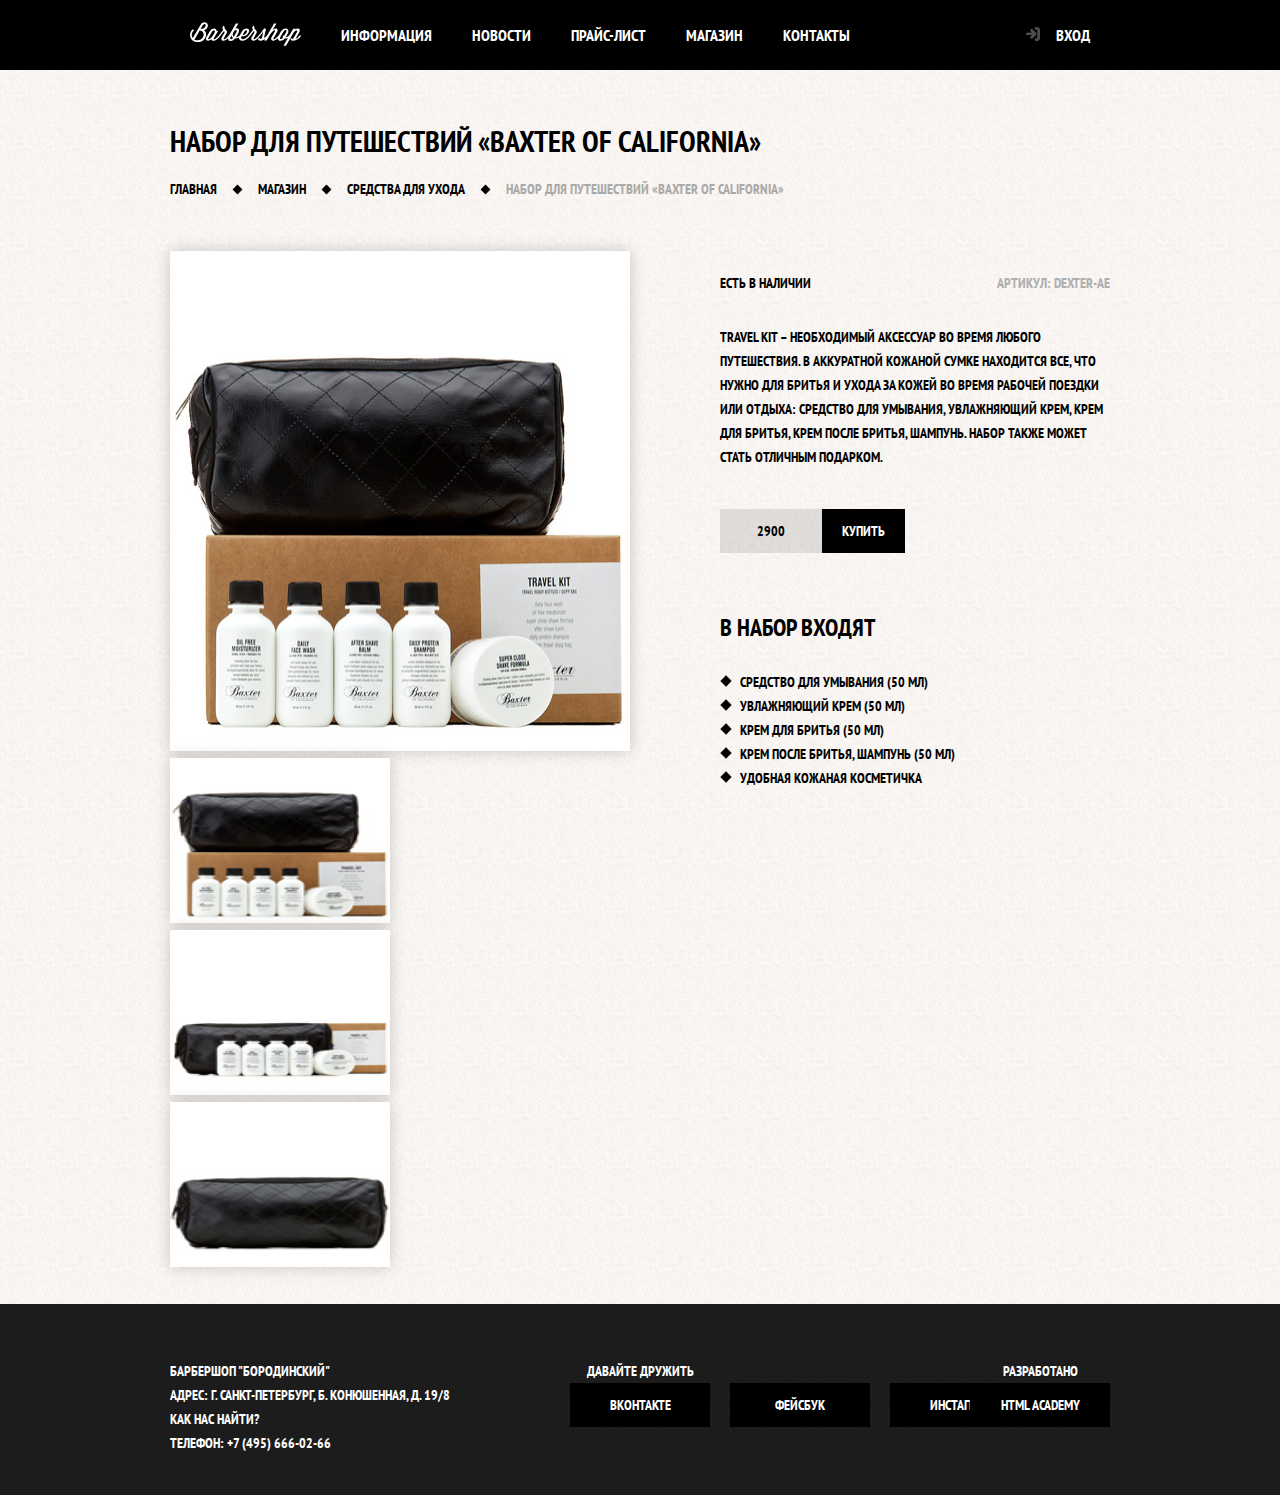
==== commit c970de5b: "Дооформил главную, страницу каталога, наполовину готова карточка товара" ====
--- a/catalog-item.html
+++ b/catalog-item.html
@@ -8,37 +8,37 @@
     <link rel="stylesheet" href="https://fonts.googleapis.com/css?family=PT+Sans+Narrow:400,700&amp;subset=cyrillic">
   </head>
   <body class="inner-page">
-		<header>
-			<nav class="main-navigation">
-				<div class="main-navigation-wrapper">
-					<div class="container">
-						<a href="index.html"><img class="main-header-logo" width="130" height="30" src="img/logo.svg" alt="Логотип барбершопа «Бородинский»"></a>
-						<ul class="site-navigation">
-							<li><a href="info.html">Информация</a></li>
-							<li><a href="news.html">Новости</a></li>
-							<li><a href="price.html">Прайс-лист</a></li>
-							<li><a class="main-navigation-current" href="catalog.html">Магазин</a></li>
-							<li><a href="contacts.html">Контакты</a></li>
-						</ul>
-						<ul class="user-navigation">
-							<li class="login-link"><a href="login.html">Вход</a></li>
-						</ul>
+			<header>
+				<nav class="main-navigation main-catalog-navigation">
+					<div class="main-navigation-wrapper">
+						<div class="container">
+							<ul class="site-navigation">
+								<li><a  class="main-header-logo" href="index.html"><img width="111" height="24" src="img/logo.svg" alt="Логотип барбершопа «Бородинский»"></a></li>
+								<li><a href="info.html">Информация</a></li>
+								<li><a href="news.html">Новости</a></li>
+								<li><a href="price.html">Прайс-лист</a></li>
+								<li><a class="main-navigation-current" href="catalog.html">Магазин</a></li>
+								<li><a href="contacts.html">Контакты</a></li>
+							</ul>
+							<ul class="user-navigation">
+								<li><a  class="login-link" href="login.html">Вход</a></li>
+							</ul>
+						</div>
 					</div>
-				</div>
-			</nav>
-		</header>
+				</nav>
+			</header>
 		<main class="container">
-			<h1 class="page-title">Набор для путешествий «Baxter of California»</h1>
+			<h1 class="title-m">Набор для путешествий «Baxter of California»</h1>
 			<ul class="breadcrumbs">
-				<li><a href="index.html">Главная</a></li>
-				<li><a href="catalog.html">Магазин</a></li>
-				<li><a href="catalog-skincare">Средства для ухода</a></li>
+				<li><a class="breadcrumbs-link"href="index.html">Главная</a></li>
+				<li><a class="breadcrumbs-link"href="catalog.html">Магазин</a></li>
+				<li><a class="breadcrumbs-link"href="catalog-skincare">Средства для ухода</a></li>
 				<li><a class="breadcrumbs-current">Набор для путешествий «Baxter of California»</a></li>
 			</ul>
 			<div class="catalog-columns">
 				<section class="item-pictures">
 					<h2 class="visually-hidden">Фотографии товара</h2>
-						<ul>
+						<ul class="item-pictures-list">
 							<li><img class="item-picture-large" width="460" height="500" src="img/item-pic-1.jpg" alt="Основное фото товара"></li>
 							<li><img class="item-picture-small" width="220" height="165" src="img/item-pic-2.jpg" alt="Фото товара"></li>
 							<li><img class="item-picture-small" width="220" height="165" src="img/item-pic-3.jpg" alt="Фото товара"></li>
@@ -47,14 +47,18 @@
 						</section>
 				<section class="item-description">
 					<h2 class="visually-hidden">Описание товара</h2>
-					<p class="item-availability">Есть в наличии</p>
-					<p class="item-partnumber">Артикул: Dexter-AE</p>
+					<div class="availability">
+						<p class="item-availability">Есть в наличии</p>
+						<p class="item-partnumber">Артикул: Dexter-AE</p>
+					</div>
 					<p class="item-description-text">
 							Travel Kit – необходимый аксессуар во время любого путешествия. В аккуратной кожаной сумке находится все, что нужно для бритья и ухода за кожей во время рабочей поездки или отдыха: средство для умывания, увлажняющий крем, крем для бритья, крем после бритья, шампунь. Набор также может стать отличным подарком.
 					</p>
-					<p class="item-price">2900</p>
-					<button class="button">Купить</button>
-					<h3>В набор входят</h3>
+					<div class="price-wrapper catalog-item-price-wrapper">
+						<p class="item-price">2900</p>
+						<a href="#" class="button buy-button">Купить</a>
+					</div>
+					<h3 class="title-s item-content-title">В набор входят</h3>
 					<ul class="item-content">
 						<li>Средство для умывания (50 мл)</li>
 						<li>Увлажняющий крем (50 мл)</li>
--- a/css/style.css
+++ b/css/style.css
@@ -1,5 +1,6 @@
 body {
   margin: 0;
+  padding: 0;
 
   font-family: 'PT Sans Narrow', sans-serif;
   font-size: 14px;
@@ -19,6 +20,11 @@
   color: inherit;
 }
 
+/* img {
+  width: 100%;
+  height: auto ;
+} */
+
 .visually-hidden {
   position: absolute; 
   overflow: hidden; 
@@ -28,7 +34,7 @@
 }
 
 *, *:before, *::after {
-  outline: 1px solid rgba(255,0,0,0.5);
+  /* outline: 1px solid rgba(255,0,0,0.5); */
 }
 
 .main-navigation {
@@ -43,7 +49,7 @@
   display: flex;
   width: 100%;
   background-color: #000000;
-  margin-bottom: 60px;
+  margin-bottom: 50px;
 }
 
 .main-navigation-wrapper .container {
@@ -53,41 +59,76 @@
 
 .main-logo {
   order: 2;
-  margin-bottom: 80px;
+  margin-top: 10px;
+  margin-bottom: 75px;
 }
 
 .site-navigation {
-  /* width: 620px; */
+  width: 800px;
 }
 
 .user-navigation {
-  /* width: 140px; */
-}
-
+  margin: 0;
+  padding: 0;
+  display: flex;
+  justify-content: flex-end;
+
+  width: 140px;
+}
+
+.user-navigation .login-link {
+  position: relative;
+  padding-left: 55px;
+}
+
+.login-link::before {
+  position: absolute;
+  top: 26px;
+  left: 24px;;
+  
+  content: "";
+  display: block;
+  
+  width: 15px;
+  height: 15px;
+
+  background-image: url(../img/login.svg);
+  opacity: 0.3;
+}
+
+.login-link:hover::before {
+  opacity: 1;
+}
 
 .container {
   width: 940px;
   margin: 0 auto;
 }
 
-.site-navigation a,
-.user-navigation a {
-  color: #ffffff;
-  margin: 20px;;
-}
-
 .site-navigation,
 .user-navigation {
   list-style: none;
   display: flex;
-  padding: 0px;
+  margin: 0;
+  padding: 0;
 }
 
 .site-navigation a:hover,
 .site-navigation a:focus,
 .user-navigation a:hover,
 .user-navigation a:focus {
-  background-color: #242424; 
+  background-color: #242424;
+}
+
+.site-navigation a,
+.user-navigation a {  
+  display: block;
+  color: #ffffff;
+  padding:   25px 20px; 
+}
+
+.main-navigation-current {
+  /* не понятно, как сделать бордер по ширне букв */
 }
 
 .content {
@@ -103,7 +144,7 @@
   text-align: center;
   list-style: none;
 
-  margin-bottom: 80px;
+  margin-bottom: 60px;
 }
 
 .features-item {
@@ -111,10 +152,33 @@
   padding: 0 20px;
 }
 
-.features-item h3,
-.modal h3 {
+.title-m {
+  margin: 0;
+  padding: 0;
+  position: relative;
+
+  margin-bottom: 15px;
   font-size: 30px;
   line-height: 42px;
+}
+
+.features-item h3 {
+  margin-bottom: 60px;
+}
+
+.features-item h3::after {
+  content: "";
+  
+  width: 20px;
+  height: 20px;
+  
+  position: absolute;
+  left: 50%;
+  bottom: -30px;
+  margin-left: -10px;
+  
+  background-color: #ffffff;
+  transform: rotate(45deg);
 }
 
 .index-column {
@@ -130,6 +194,18 @@
   margin-bottom: 35px;
 }
 
+
+.h2-title {
+  margin: 0;
+  padding: 0;
+  
+  font-size: 30px;
+  line-height: 42px;
+  color: #000000;
+
+  margin-bottom: 17px;
+}
+
 .news,
 .contacts {
   width: 350px;
@@ -139,11 +215,23 @@
   margin: 0;
   padding: 0;
   list-style: none;
+  margin-bottom: 30px;
+}
+
+.news-list p {
+  margin: 0;
+  padding: 0;
+
 }
 
 .news-list time {
   text-transform: none;
 }
+
+.news-item {
+  margin-bottom: 20px;
+}
+
 
 .gallery,
 .appointment {
@@ -151,25 +239,41 @@
 }
 
 .gallery-item {
+  margin: 0;
+  padding: 0;
   border: 7px solid #ffffff;
-  background-color: #dddddd;
-}
-
+  background-color: #ff00ff;
+  margin-bottom: 30px;
+}
+
+.gallery-item a {
+  margin: 0;
+  padding: 0;
+}
+
+.contacts p {
+  margin-bottom: 20px;
+}
 
 .button {
   font: inherit;
 
   text-align: center;
-  vertical-align: middle;
   color: #ffffff;
   text-transform: uppercase;
   
   display: inline-block;
-
-  width: 140px;
-  height: 44px;
+  box-sizing: border-box;
+
+  min-width: 140px;
   background-color: #000000;
   border: none;
+  padding: 10px 20px;
+  margin-right: 20px;
+}
+
+.button-next {
+  margin-right: -20px;
 }
 
 .button:hover,
@@ -178,6 +282,19 @@
   background-color: #663d15;
 }
 
+.appointment-form {
+  display: flex;
+  flex-wrap: wrap; 
+  justify-content: space-between;
+}
+
+.appointment-item {
+  display: flex;
+  flex-direction: column;
+  width: 140px;
+  margin-bottom: 7px;
+}
+
 .appointment-form input,
 .modal input {
   font: inherit;
@@ -185,10 +302,22 @@
 
   border: 2px solid #000000;
   background-color: transparent;
+  padding: 8px 15px;
 }
 
 .appointment-form input:focus {
   border-color: #663d15;
+}
+
+.appointment-form label {
+  margin-left: 15px;
+  margin-bottom: 8px;
+}
+
+.button-appointment {
+  width: 100%;
+  margin-top: 12px;
+  margin-right: 0px;
 }
 
 .main-footer {
@@ -202,7 +331,7 @@
 .main-footer .container {
   display: flex;
 
-  padding-top: 60px;
+  padding-top: 55px;
   padding-bottom: 40px;
   margin-top: 30px;
 }
@@ -213,17 +342,31 @@
 }
 
 .footer-contacts {
-  width: 320px;
+  margin: 0;
+  padding: 0;
+
+  width: 310px;
   margin-right: 90px;  
 }
 
 .footer-social {
-  width: 145px;
+  width: 140px;
 }
 
 .footer-copyright {
+  margin: 0;
+  padding: 0;
+
   width: 140px;
   margin-left: auto;
+  /* margin-bottom: 30px; */
+}
+
+.footer-copyright p {
+  margin: 0;
+  padding: 0;
+
+  margin-bottom: 15px;
 }
 
 .footer-social ul {
@@ -242,14 +385,38 @@
 }
 
 .footer-social ul {
-  list-style: none;
-}
+  margin: 0;
+  padding: 0;
+  list-style: none;
+  display: flex;
+}
+
+.social-button {
+  min-width: 43px;
+  width: 43px;
+  height: 43px;
+  font-size: 0px;
+
+  margin-right: 5px;
+  display: flex;
+  justify-content: center;
+  align-items: center;
+  padding: 0px;
+}
+
+.social-button:hover path,
+.social-button:focus path {
+  fill: #000000;
+}
+
 
 .main-footer .button:hover,
 .current-page {
   color: #000000;
 
   background-color: #ffffff;
+
+  transition: 300ms;
 }
 
 .modal {
@@ -278,7 +445,9 @@
   text-decoration: none;
 }
 
-/* Каталог товаров */
+/* - - - - - - - - - - - -  - - -  */
+/* - - - - Каталог товаров - - - - */
+/* - - - - - - - - - - - -  - - -  */
 
 .inner-page {
   background-color: #f9f6f3;
@@ -288,6 +457,11 @@
   color: #000000;
 }
 
+.site-navigation .main-header-logo {
+  padding-top: 22px;
+  padding-bottom: 20px;
+}
+
 .page-title {
   font-size: 35px;
   line-height: 42px;
@@ -297,7 +471,21 @@
   list-style: none;
   margin: 0;
   padding: 0;
-  display: flex;
+
+  display: flex;
+  margin-bottom: 50px;
+}
+
+.breadcrumbs-link::after {
+  display: inline-block;
+  content: "";
+  
+  width: 7px;
+  height: 7px;
+  margin: 1px 17px;
+  background-color: #000000;
+  transform: rotate(45deg);
+  
 }
 
 .breadcrumbs-current {
@@ -306,12 +494,17 @@
 
 .filters {
   width: 180px;
-}
-
-.filters legend,
-.item-description h3 {
+  margin-right: 60px;
+  flex-shrink: 0;
+}
+
+.title-s {
+  margin: 0;
+  padding: 0;
+
   font-size: 24px;
-  line-height: 30 px;
+  line-height: 30px;
+  margin-bottom: 30px;
 }
 
 .filters fieldset {
@@ -325,6 +518,41 @@
   padding: 0;
   list-style: none;
   line-height: 18px;
+  margin-bottom: 50px;
+}
+
+.filters-item {
+  position: relative;
+  margin-bottom: 19px;
+  padding-left: 45px;
+}
+
+.filters-item label:before {
+  content: "";
+  display: inline-block;
+  position: absolute;
+  top: -2px;
+  left: 0;
+
+  width: 16px;
+  height: 16px;
+  border: 2px solid #000000;
+}
+
+.filter-checkbox:checked + label::before {
+  background-image: url(../img/cross.svg);
+  background-repeat: no-repeat;
+  background-position: 1px 1px;
+}
+
+.filter-radio + label::before{
+  border:2px solid #000000;
+  border-radius: 50%;
+}
+
+.filter-radio:checked + label::before {
+  background-color: #000000;
+  box-shadow: 0 0 0 4px #f9f6f3 inset;
 }
 
 .filters li:hover,
@@ -333,10 +561,10 @@
   color: #663d15;
 }
 
-.item-price {
-  background-color: rgba(0, 0, 0, 0.1);
-  text-align: center;
-}
+form .filters-button {
+  min-width: 115px;
+}
+
 
 .catalog-columns {
   display: flex;
@@ -354,18 +582,18 @@
   flex-wrap: wrap;
   justify-content: space-between;
 
-  padding-bottom: 45px;
+  margin-top: 5px;
+  padding-bottom: 23px;
 }
 
 .catalog-item {
   background-color: #ffffff;
   box-shadow: 0 0 15px 0 rgba(0,1,1,0.2);
-
   width: 220px;
-  height: 385px;
-
   margin-bottom: 20px;
-  margin-right: 20px;
+  margin-right: 20px; 
+  display: flex;
+  flex-direction: column;
 }
 
 .catalog-item:nth-child(3n) {
@@ -377,9 +605,44 @@
   box-shadow: 0 0 15px 0 rgba(0,1,1,0.3);
 }
 
+.price-wrapper {
+  display: flex;
+  margin: 15px;
+}
+
+.item-price {
+  margin: 0;
+  padding: 0;
+
+  display: block;
+  background-color: rgba(0, 0, 0, 0.1);
+  text-align: center;
+  padding: 10px 20px;
+  width: 100%
+}
+
 .item-name {
+  margin: 0;
+  padding: 0;
+  font-size: 14px;
+  line-height: 18px;
+  margin: 5px 15px 0 15px;
+}
+
+.item-name-type {
+  display: block;
   text-transform: none;
-  line-height: 18px;
+}
+
+.item-name-brand {
+  display: block;
+}
+
+.buy-button {
+  min-width: 0px;
+  margin-right: 0px;
+  margin-left: auto;
+  flex-shrink: 0;
 }
 
 .catalog-paging {
@@ -387,7 +650,15 @@
   padding: 0;
   list-style: none;
   display: flex;
-}
+  margin-bottom: 20px;
+}
+.paging-button {
+  min-width: 0px;
+  padding-left: 18px;
+  padding-right: 18px;
+  margin-right: 7px;
+}
+
 
 .current-page:hover,
 .current-page:focus,
@@ -409,7 +680,20 @@
 }
 
 .item-description {
-  width: 380px;
+  width: 390px;
+}
+
+.availability p,
+.item-description-text {
+  margin: 0;
+  padding: 0;
+}
+
+.availability {
+  display: flex;
+  justify-content: space-between;
+  margin-top: 20px;
+  margin-bottom: 30px;
 }
 
 .item-partnumber {
@@ -417,10 +701,41 @@
   text-align: right;
 }
 
+.item-description-text {
+  margin-bottom: 40px;
+}
+
+.catalog-item-price-wrapper {
+  margin: 0;
+  width: 185px;
+  margin-bottom: 60px;
+}
+
+.item-content-title {
+  margin-bottom: 27px;
+}
+
 .item-content {
   margin: 0;
   padding: 0;
   list-style-type: none;
+}
+
+.item-content li {
+  position: relative;
+  margin-left: 20px;
+}
+
+.item-content li::before {
+  content: "";
+  position: absolute;
+  top: 7px;
+  left: -18px;
+  width: 8px;
+  height: 8px;
+  background-color: #000000;
+  transform: rotate(45deg)
+  
 }
 
 .item-picture-small,
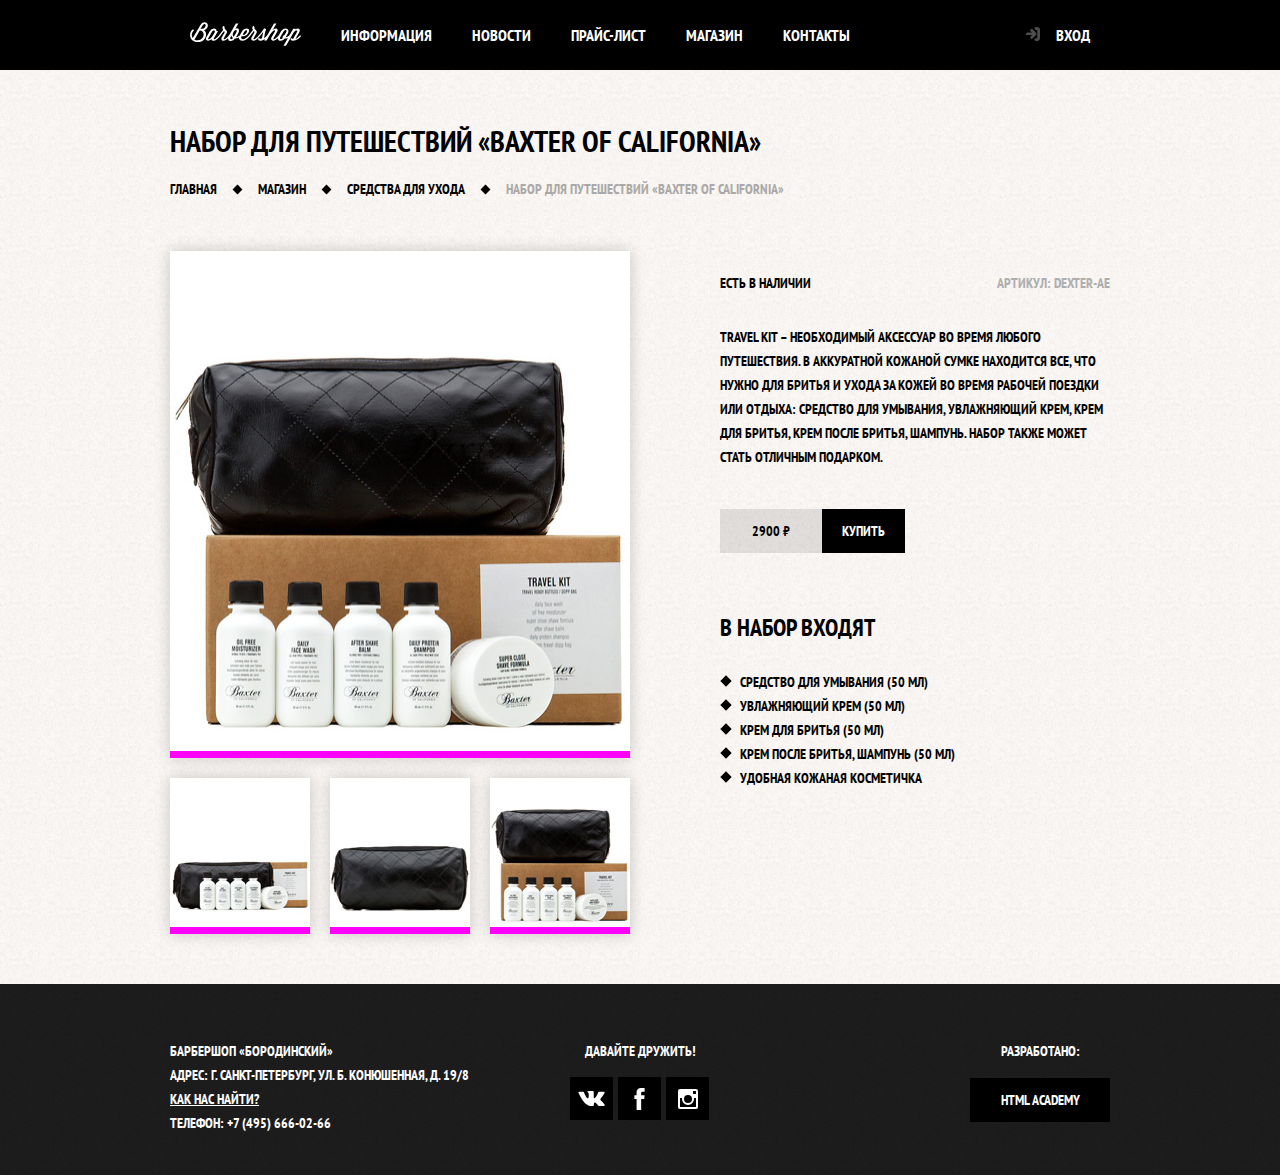
==== commit decf1512: "Закончил оформление карточки товара. Не могу побороть нижние отступы у img" ====
--- a/catalog-item.html
+++ b/catalog-item.html
@@ -39,10 +39,10 @@
 				<section class="item-pictures">
 					<h2 class="visually-hidden">Фотографии товара</h2>
 						<ul class="item-pictures-list">
-							<li><img class="item-picture-large" width="460" height="500" src="img/item-pic-1.jpg" alt="Основное фото товара"></li>
-							<li><img class="item-picture-small" width="220" height="165" src="img/item-pic-2.jpg" alt="Фото товара"></li>
-							<li><img class="item-picture-small" width="220" height="165" src="img/item-pic-3.jpg" alt="Фото товара"></li>
-							<li><img class="item-picture-small" width="220" height="165" src="img/item-pic-4.jpg" alt="Фото товара"></li>
+							<li class="item-picture"><img width="460" height="500" src="img/item-pic-1.jpg" alt="Основное фото товара"></li>
+							<li class="item-picture"><img width="140" height="149" src="img/item-pic-3.jpg" alt="Фото товара"></li>
+							<li class="item-picture"><img width="140" height="149" src="img/item-pic-4.jpg" alt="Фото товара"></li>
+							<li class="item-picture"><img width="140" height="149" src="img/item-pic-2.jpg" alt="Фото товара"></li>
 						</ul>
 						</section>
 				<section class="item-description">
@@ -55,7 +55,7 @@
 							Travel Kit – необходимый аксессуар во время любого путешествия. В аккуратной кожаной сумке находится все, что нужно для бритья и ухода за кожей во время рабочей поездки или отдыха: средство для умывания, увлажняющий крем, крем для бритья, крем после бритья, шампунь. Набор также может стать отличным подарком.
 					</p>
 					<div class="price-wrapper catalog-item-price-wrapper">
-						<p class="item-price">2900</p>
+						<p class="item-price">2900 ₽</p>
 						<a href="#" class="button buy-button">Купить</a>
 					</div>
 					<h3 class="title-s item-content-title">В набор входят</h3>
@@ -70,29 +70,42 @@
 			</div>
 		</main>
     <footer class="main-footer">
-			<dic class="container">
+			<div class="container">
 				<p class="footer-contacts ">
-					Барбершоп "Бородинский"<br>
-					Адрес: г. Санкт-Петербург, Б. Конюшенная, д. 19/8<br>
-					<a href="">Как нас найти?</a><br>
+					Барбершоп «Бородинский»<br>
+					Адрес: г. Санкт-Петербург, ул. Б. Конюшенная, д. 19/8<br>
+					<a class="link-underlined" href="">Как нас найти?</a><br>
 					Телефон: +7 (495) 666-02-66
 				</p>
-				<div class="footer-social">
-					<b>Давайте дружить</b>
+			<div class="footer-social">
+					<o>Давайте дружить!</p>
 					<ul>
-						<li><a href="" class="button vk-button">Вконтакте</a></li>
-						<li><a href="" class="button fb-button">Фейсбук</a></li>
-						<li><a href="" class="button instagram-button">Инстаграм</a></li>
+						<li>
+							<a href="" class="button social-button vk-button">
+								<svg xmlns="http://www.w3.org/2000/svg" width="27" height="15" viewBox="0 0 26.14 14.91"><path d="M26 13.47l-.09-.17a13.55 13.55 0 0 0-2.6-3q-.87-.83-1.1-1.12A1 1 0 0 1 22 8a10.27 10.27 0 0 1 1.22-1.78l.88-1.16q2.35-3.13 2-4L26 .94a.8.8 0 0 0-.4-.22 2.14 2.14 0 0 0-.87 0h-3.92a.51.51 0 0 0-.27 0h-.3a.6.6 0 0 0-.15.14.93.93 0 0 0-.14.24 22.22 22.22 0 0 1-1.46 3.06q-.5.84-.93 1.46a7 7 0 0 1-.71.91 4.94 4.94 0 0 1-.52.47q-.23.18-.35.15l-.23-.05a.9.9 0 0 1-.31-.33 1.49 1.49 0 0 1-.16-.53v-.55-.65-.57-1.12-1-.75a3.14 3.14 0 0 0 0-.62 2.12 2.12 0 0 0-.14-.44.73.73 0 0 0-.28-.33 1.57 1.57 0 0 0-.46-.18A9 9 0 0 0 12.57 0a8.93 8.93 0 0 0-3.25.33 1.83 1.83 0 0 0-.52.41q-.25.3-.07.33a1.67 1.67 0 0 1 1.16.59l.08.16a2.6 2.6 0 0 1 .19.63 6.32 6.32 0 0 1 .12 1 10.59 10.59 0 0 1 0 1.7q-.07.71-.13 1.1a2.21 2.21 0 0 1-.18.64 2.69 2.69 0 0 1-.16.3l-.07.07a1 1 0 0 1-.37.07.86.86 0 0 1-.46-.19 3.27 3.27 0 0 1-.56-.52 7 7 0 0 1-.66-.93q-.37-.6-.76-1.42l-.22-.39q-.2-.38-.56-1.11t-.62-1.43A.9.9 0 0 0 5.2.9h-.07a.93.93 0 0 0-.22-.16A1.44 1.44 0 0 0 4.6.65L.87.68A1 1 0 0 0 .1.94L0 1a.44.44 0 0 0 0 .22 1.08 1.08 0 0 0 .08.37Q.9 3.53 1.86 5.31t1.66 2.87Q4.23 9.27 5 10.24t1 1.24l.37.41.34.33a8.06 8.06 0 0 0 1 .78 16.34 16.34 0 0 0 1.4.9 7.6 7.6 0 0 0 1.79.72 6.19 6.19 0 0 0 2 .22h1.57a1.08 1.08 0 0 0 .72-.3l.05-.07a.9.9 0 0 0 .1-.25 1.38 1.38 0 0 0 0-.37 4.48 4.48 0 0 1 .09-1.05 2.77 2.77 0 0 1 .23-.71 1.74 1.74 0 0 1 .29-.4 1.19 1.19 0 0 1 .23-.2h.11a.86.86 0 0 1 .77.21 4.52 4.52 0 0 1 .83.79q.39.47.93 1.05a6.41 6.41 0 0 0 1 .87l.27.16a3.31 3.31 0 0 0 .71.3 1.53 1.53 0 0 0 .76.07l3.48-.05a1.58 1.58 0 0 0 .8-.17.68.68 0 0 0 .34-.37 1.06 1.06 0 0 0 0-.46 1.71 1.71 0 0 0-.1-.36z" fill="#fff"></svg>
+									Вконтакте
+								</a>
+						</li>
+						<li>
+							<a href="" class="button social-button fb-button">
+									<svg xmlns="http://www.w3.org/2000/svg" width="19" height="22" viewBox="0 0 10.15 21.74"><path d="M3.34 1.12A4.77 4.77 0 0 1 6.53 0h3.61v3.81H7.81a1.07 1.07 0 0 0-1.09.83v2.55h3.42c-.08 1.23-.24 2.45-.41 3.67h-3v10.87H2.21V10.86H0V7.21h2.19V3.66a3.83 3.83 0 0 1 1.15-2.54z" fill="#fff"/></svg>
+									Фейсбук
+							</a>
+						</li>
+						<li>
+							<a href="" class="button social-button instagram-button">
+									<svg xmlns="http://www.w3.org/2000/svg" width="20" height="20" viewBox="0 0 20 20"><path d="M18 0H2a2 2 0 0 0-2 2v16a2 2 0 0 0 2 2h16a2 2 0 0 0 2-2V2a2 2 0 0 0-2-2zm-8 6a4 4 0 1 1-4 4 4 4 0 0 1 4-4zM2.5 18a.47.47 0 0 1-.5-.5V9h2.1a3.4 3.4 0 0 0-.1 1 6 6 0 1 0 12 0 3.4 3.4 0 0 0-.1-1H18v8.5a.47.47 0 0 1-.5.5zM18 4.5a.47.47 0 0 1-.5.5h-2a.47.47 0 0 1-.5-.5v-2a.47.47 0 0 1 .5-.5h2a.47.47 0 0 1 .5.5z" fill="#fff"></path></svg>
+									Инстаграм
+								</a>
+						</li>
 					</ul>
 				</div>
-				<p class="footer-copyright">
-					<b>
-						Разработано
-						<a href="" class="button">HTML Academy</a>
-					</b>
-				</p>
-			</dic>
-    </footer>
+				<div class="footer-copyright">
+					<p>Разработано:</p>
+					<a href="" class="button">HTML Academy</a>
+				</div>
+			</div>
+		</footer>
     <section class="modal modal-login visually-hidden">
       <h2>Личный кабинет</h2>
       <p>Введите пожалуйста свой логин и пароль</p>
--- a/css/style.css
+++ b/css/style.css
@@ -484,12 +484,15 @@
   height: 7px;
   margin: 1px 17px;
   background-color: #000000;
-  transform: rotate(45deg);
-  
+  transform: rotate(45deg); 
 }
 
 .breadcrumbs-current {
   color: #aba9a7;
+}
+
+.breadcrumbs-link a:hover {
+  text-decoration: underline;
 }
 
 .filters {
@@ -673,10 +676,24 @@
   width: 460px;
 }
 
-.item-pictures ul {
-  margin: 0;
-  padding: 0;
-  list-style: none;
+.item-pictures-list {
+  margin: 0;
+  padding: 0;
+  list-style: none;
+  display: flex;
+  flex-direction: row;
+  flex-wrap: wrap;
+}
+
+.item-picture {
+  background-color: #ff00ff;
+  box-shadow: 0 0 15px 0 rgba(0,1,1,0.2);
+  margin-right: 20px;
+  margin-bottom: 20px;
+}
+
+ .item-pictures-list li:last-child {
+  margin-right: 0;
 }
 
 .item-description {
@@ -736,10 +753,4 @@
   background-color: #000000;
   transform: rotate(45deg)
   
-}
-
-.item-picture-small,
-.item-picture-large {
-  background-color: #ffffff;
-  box-shadow: 0 0 15px 0 rgba(0,1,1,0.2);
 }